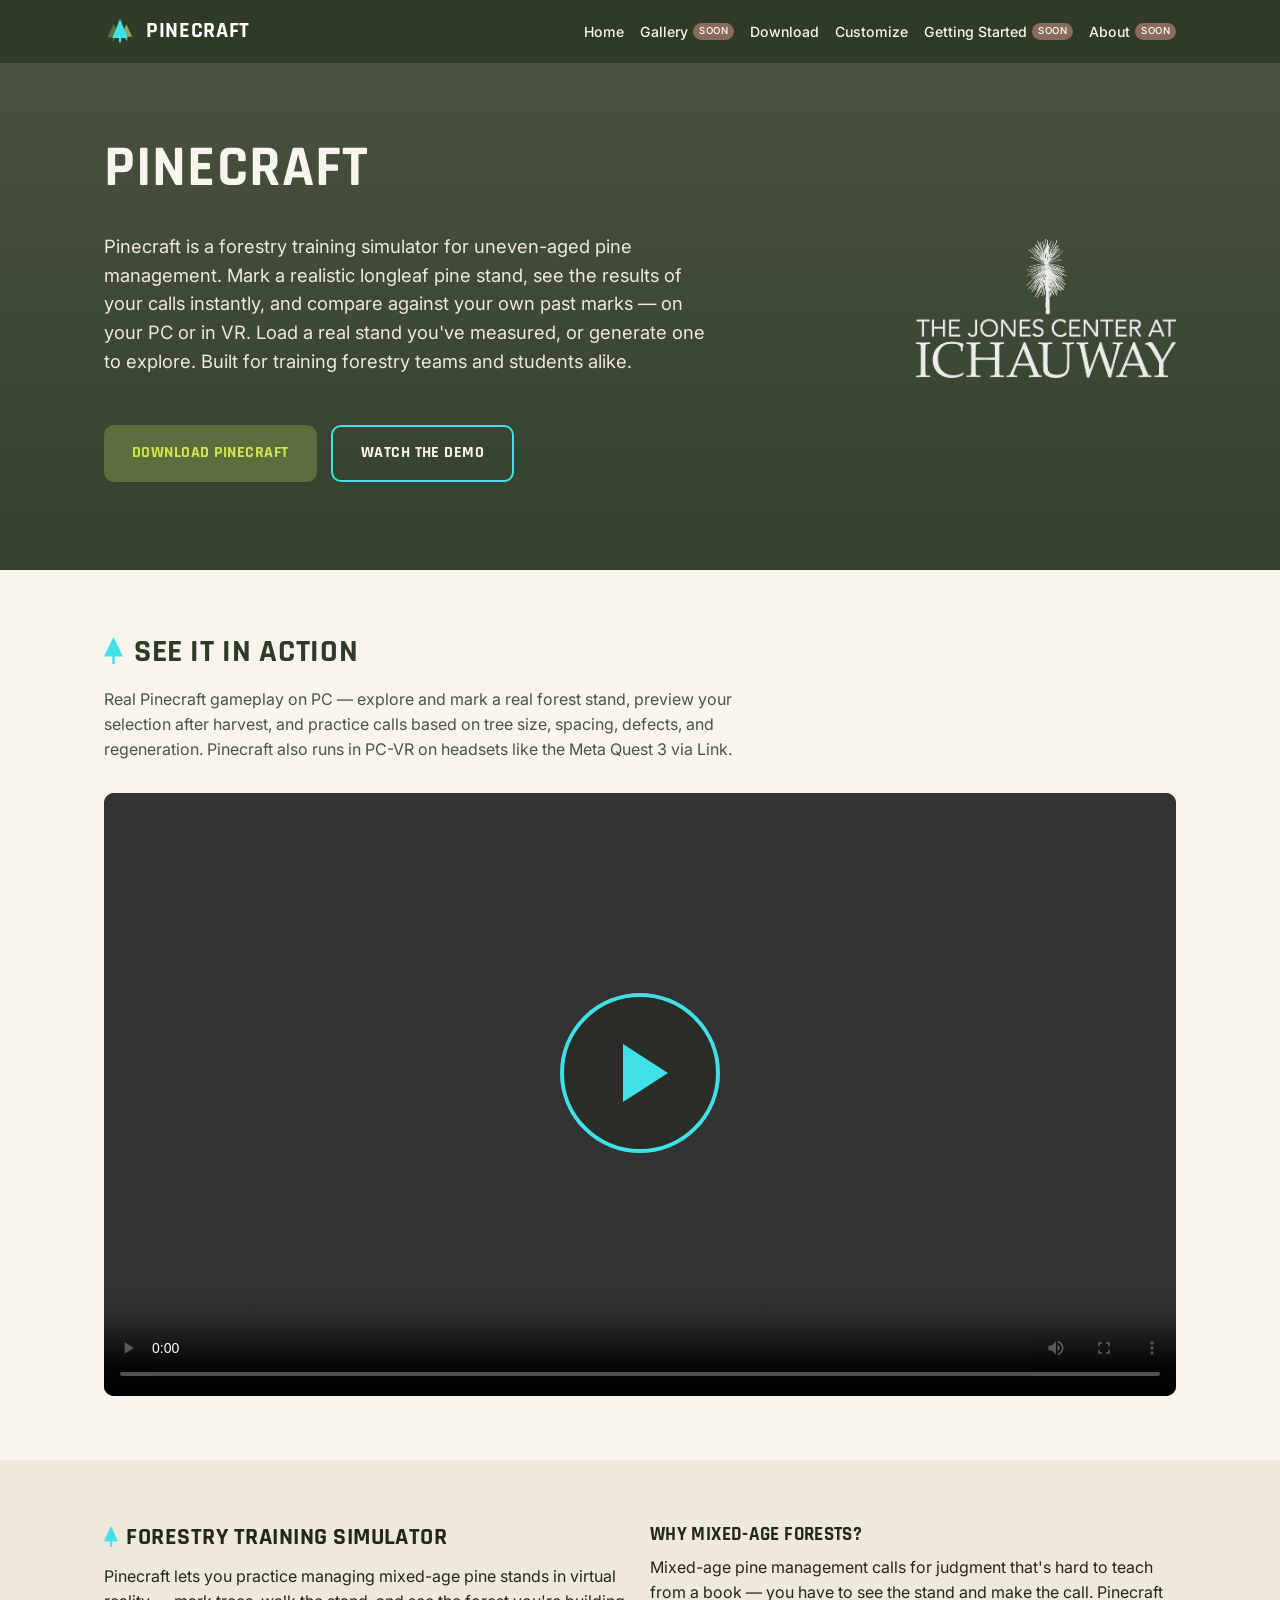
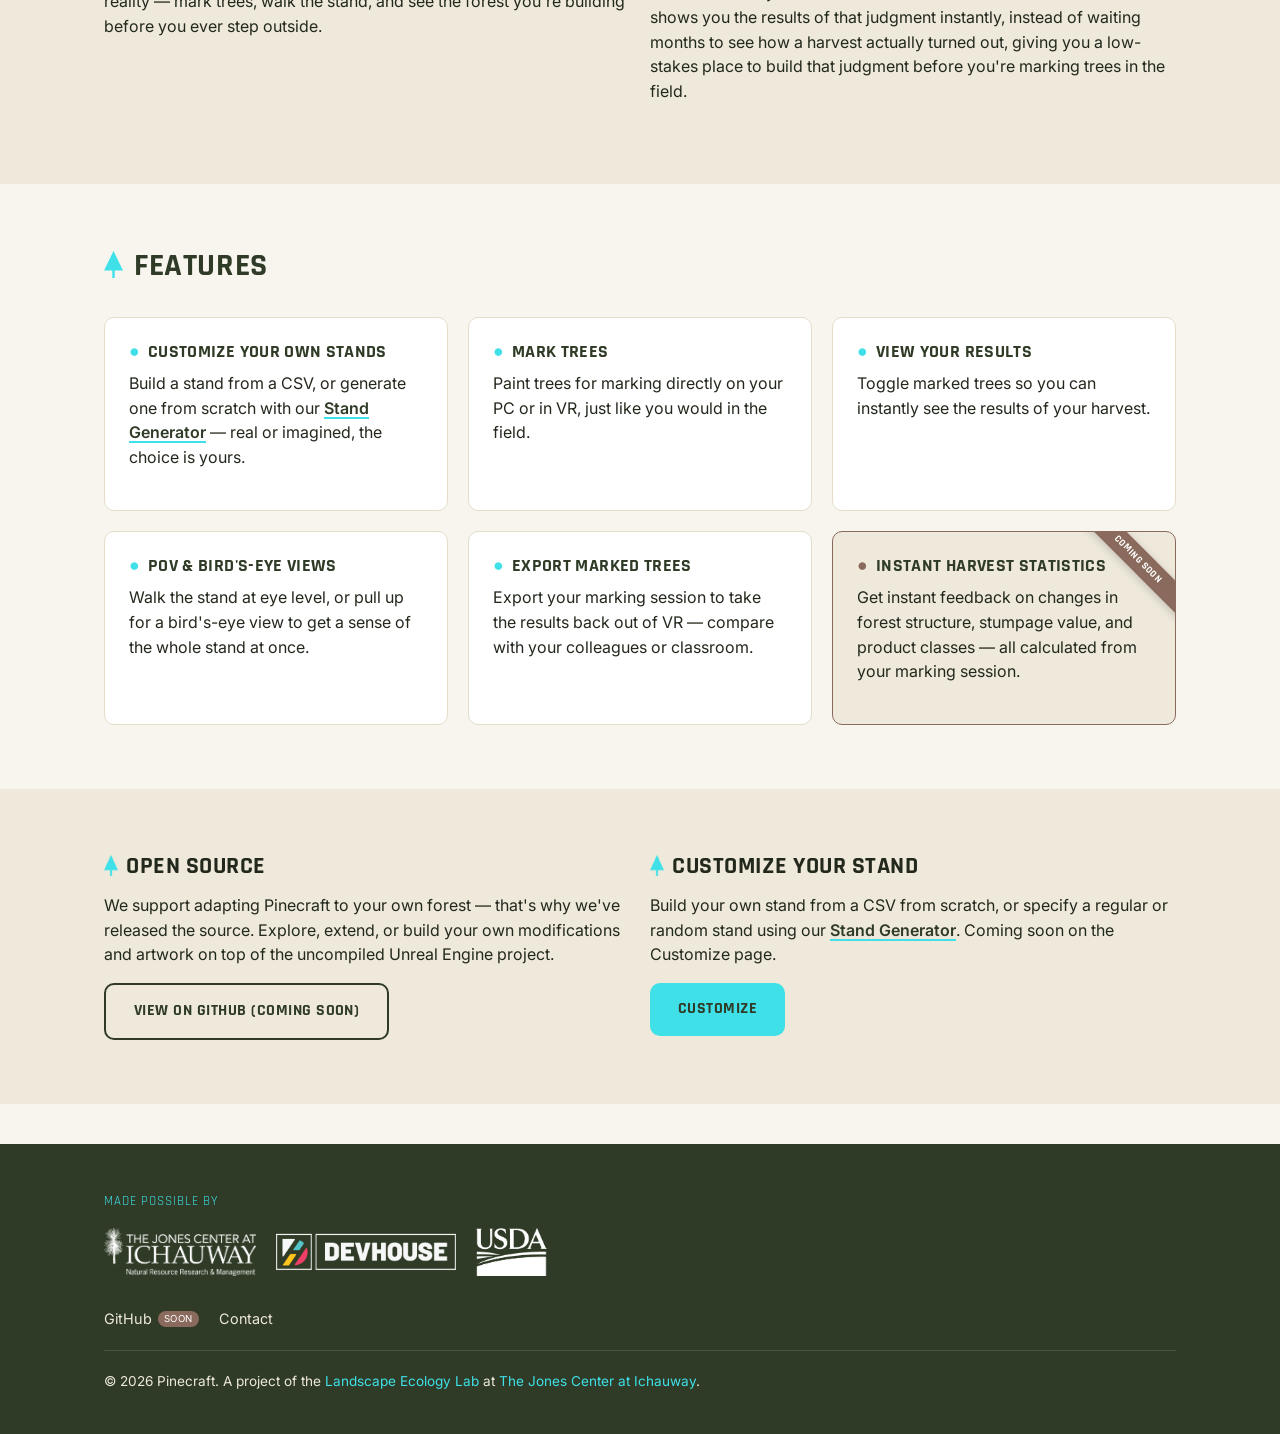
==== index.html @ 3c474c62 "Build the Stand Generator: full client-side CSV tool with preview - New assets/js/stand-generator.js" ====
<!DOCTYPE html>
<html lang="en">
<head>
<!-- Google tag (gtag.js) -->
<script async src="https://www.googletagmanager.com/gtag/js?id=G-YC16CTT1N0"></script>
<script>
  window.dataLayer = window.dataLayer || [];
  function gtag(){dataLayer.push(arguments);}
  gtag('js', new Date());

  gtag('config', 'G-YC16CTT1N0');
</script>
<meta charset="utf-8">
<meta name="viewport" content="width=device-width, initial-scale=1">
<title>Pinecraft</title>
<meta name="description" content="Pinecraft is a virtual reality training simulator for pine stand marking, inventory, and mixed-age forestry.">
<link rel="icon" href="assets/img/favicon.png">
<link rel="preconnect" href="https://fonts.googleapis.com">
<link rel="preconnect" href="https://fonts.gstatic.com" crossorigin>
<link href="https://fonts.googleapis.com/css2?family=Rajdhani:wght@600;700&family=Inter:wght@400;500;600&display=swap" rel="stylesheet">
<link rel="stylesheet" href="assets/css/main.css">
</head>
<body>

<div data-include="partials/header.html"></div>

<main>

<section class="hero">
  <!-- TODO: background loop video. No file yet — this silently shows nothing
       and falls back to the plain gradient (via .hero__overlay) until one's
       added. When ready: export a short (5-15s), SILENT, lightweight (a few
       MB) clip — trimmed from the demo footage or fresh capture — and drop
       it at assets/video/hero-loop.mp4. Hidden on mobile (see main.css) to
       save data. -->
  <video class="hero__bg-video" autoplay muted loop playsinline>
    <source src="assets/video/hero-loop.mp4" type="video/mp4">
  </video>
  <div class="hero__overlay"></div>

  <div class="wrap hero__grid">
    <div class="hero__inner">
      <h1>Pinecraft</h1>
      <p class="lede">
        Pinecraft is a forestry training simulator for uneven-aged pine management. Mark
        a realistic longleaf pine stand, see the results of your calls
        instantly, and compare against your own past marks — on your PC or
        in VR. Load a real stand you've measured, or generate one to
        explore. Built for training forestry teams and students alike.
      </p>
      <div class="hero__actions">
        <a class="btn btn--primary" href="download.html">Download Pinecraft</a>
        <a class="btn btn--ghost-inverse" href="#video">Watch the Demo</a>
      </div>
    </div>
    <img class="hero__logo" src="assets/img/logos/jones-center-vertical.png" alt="The Jones Center at Ichauway">
  </div>
</section>

<!-- ==========================================================================
     Video demo
     ========================================================================== -->
<section id="video" class="section">
  <div class="wrap">
    <div class="section__heading">
      <h2><img class="heading-icon" src="assets/img/logos/pine-mark.png" alt="">See It In Action</h2>
      <p>
        Real Pinecraft gameplay on PC — explore and mark a real forest
        stand, preview your selection after harvest, and practice calls
        based on tree size, spacing, defects, and regeneration. Pinecraft
        also runs in PC-VR on headsets like the Meta Quest 3 via Link.
      </p>
    </div>

    <div class="video-frame">
      <video controls controlsList="nodownload" playsinline preload="metadata">
        <source src="https://github.com/jbcannon/pinecraftvr.org/releases/download/media.01/pinecraftvr-demo_compressed.mp4" type="video/mp4">
      </video>
      <div class="video-click-overlay">
        <span class="video-play-icon" aria-hidden="true"></span>
      </div>
    </div>
  </div>
</section>

<!-- ==========================================================================
     Description / why mixed-age forestry
     ========================================================================== -->
<section class="section section--alt">
  <div class="wrap">
    <div class="grid grid--2">
      <div>
        <h2><img class="heading-icon" src="assets/img/logos/pine-mark.png" alt="">Forestry Training Simulator</h2>
        <p>
          Pinecraft lets you practice managing mixed-age pine stands in
          virtual reality — mark trees, walk the stand, and see the forest
          you're building before you ever step outside.
        </p>
      </div>
      <div>
        <!-- TODO: keep this brief (2-3 sentences) unless you decide the
             audience needs more background on mixed-age forestry itself. -->
        <h3>Why Mixed-Age Forests?</h3>
        <p>
          Mixed-age pine management calls for judgment that's hard to teach
          from a book — you have to see the stand and make the call.
          Pinecraft shows you the results of that judgment instantly,
          instead of waiting months to see how a harvest actually turned
          out, giving you a low-stakes place to build that judgment before
          you're marking trees in the field.
        </p>
      </div>
    </div>
  </div>
</section>

<!-- ==========================================================================
     Features
     ========================================================================== -->
<section class="section">
  <div class="wrap">
    <div class="section__heading">
      <h2><img class="heading-icon" src="assets/img/logos/pine-mark.png" alt="">Features</h2>
    </div>

    <div class="grid grid--3">
      <div class="card">
        <h3><span class="tag-mark">●</span> Customize Your Own Stands</h3>
        <p>Build a stand from a CSV, or generate one from scratch with our <a class="text-link" href="customize.html#stand-generator">Stand Generator</a> — real or imagined, the choice is yours.</p>
      </div>
      <div class="card">
        <h3><span class="tag-mark">●</span> Mark Trees</h3>
        <p>Paint trees for marking directly on your PC or in VR, just like you would in the field.</p>
      </div>
      <div class="card">
        <h3><span class="tag-mark">●</span> View Your Results</h3>
        <p>Toggle marked trees so you can instantly see the results of your harvest.</p>
      </div>
      <div class="card">
        <h3><span class="tag-mark">●</span> POV & Bird's-Eye Views</h3>
        <p>Walk the stand at eye level, or pull up for a bird's-eye view to get a sense of the whole stand at once.</p>
      </div>
      <div class="card">
        <h3><span class="tag-mark">●</span> Export Marked Trees</h3>
        <p>Export your marking session to take the results back out of VR — compare with your colleagues or classroom.</p>
      </div>
      <div class="card card--soon">
        <h3><span class="tag-mark">●</span> Instant Harvest Statistics</h3>
        <p>Get instant feedback on changes in forest structure, stumpage value, and product classes — all calculated from your marking session.</p>
      </div>
    </div>
  </div>
</section>

<!-- ==========================================================================
     Open source Unreal project + Customize
     ========================================================================== -->
<section class="section section--alt">
  <div class="wrap grid grid--2">
    <div>
      <h2><img class="heading-icon" src="assets/img/logos/pine-mark.png" alt="">Open Source</h2>
      <p>
        We support adapting Pinecraft to your own forest — that's why we've
        released the source. Explore, extend, or build your own
        modifications and artwork on top of the uncompiled Unreal Engine
        project.
      </p>
      <!-- TODO: link straight to the Unreal project's GitHub repo once it's
           pushed — no local page for this, the repo's README is the docs. -->
      <a class="btn btn--ghost" href="#" target="_blank" rel="noopener">View on GitHub (Coming Soon)</a>
    </div>
    <div>
      <h2><img class="heading-icon" src="assets/img/logos/pine-mark.png" alt="">Customize Your Stand</h2>
      <p>
        Build your own stand from a CSV from scratch, or specify a regular
        or random stand using our <a class="text-link" href="customize.html#stand-generator">Stand Generator</a>.
        Coming soon on the Customize page.
      </p>
      <a class="btn btn--cyan" href="customize.html">Customize</a>
    </div>
  </div>
</section>

</main>

<div data-include="partials/footer.html"></div>

<script src="assets/js/main.js"></script>
</body>
</html>
---- assets/css/main.css ----
/* ==========================================================================
   Pinecraft — theme variables
   Pulled from the in-game pause menu (panel/button/header greens + mauve)
   and the tree-selection cyan seen in gameplay. All in one place on purpose
   — nudge any hex below and the whole site follows.
   ========================================================================== */
:root {
  /* Core game palette */
  --forest-dark:   #2f3b26; /* pause-menu panel background */
  --forest-mid:    #5a6f3d; /* pause-menu button rows */
  --forest-mauve:  #8a6a5c; /* pause-menu header bar */
  --accent-cyan:   #3fe0e8; /* tree-selection highlight — the one "special" color */
  --accent-lime:   #d6e24b; /* pause-menu button text */

  /* Supporting neutrals, pulled from the gameplay shot */
  --bark:          #5b4a3d;
  --sand:          #b99b5c;
  --sky:           #aebfc9;

  /* Content surface colors — dark chrome, light reading surface */
  --cream:         #f7f5ee;
  --cream-dim:     #eee9db;
  --ink:           #22281c;
  --ink-soft:      #4b5346;
  --white:         #ffffff;

  --font-display: "Rajdhani", "Segoe UI", sans-serif;
  --font-body: "Inter", "Segoe UI", sans-serif;

  --radius: 10px;
  --wrap-width: 1120px;
}

/* ==========================================================================
   Reset / base
   ========================================================================== */
* { box-sizing: border-box; }
html { scroll-behavior: smooth; }
body {
  margin: 0;
  font-family: var(--font-body);
  color: var(--ink);
  background: var(--cream);
  line-height: 1.55;
}
img { max-width: 100%; display: block; }
a { color: inherit; }
h1, h2, h3, h4 {
  font-family: var(--font-display);
  font-weight: 700;
  text-transform: uppercase;
  letter-spacing: 0.02em;
  line-height: 1.15;
  margin: 0 0 0.5em;
}
p { margin: 0 0 1em; }
.wrap {
  max-width: var(--wrap-width);
  margin: 0 auto;
  padding: 0 24px;
}
.sr-only {
  position: absolute;
  width: 1px; height: 1px;
  overflow: hidden;
  clip: rect(0 0 0 0);
  white-space: nowrap;
}
a:focus-visible, button:focus-visible, input:focus-visible, select:focus-visible, textarea:focus-visible {
  outline: 3px solid var(--accent-cyan);
  outline-offset: 2px;
}

/* ==========================================================================
   Buttons — styled after the pause-menu rows (moss green + lime text)
   ========================================================================== */
.btn {
  display: inline-flex;
  align-items: center;
  gap: 0.5em;
  font-family: var(--font-display);
  font-weight: 700;
  text-transform: uppercase;
  letter-spacing: 0.03em;
  text-decoration: none;
  border: none;
  border-radius: var(--radius);
  padding: 14px 28px;
  cursor: pointer;
  transition: transform 0.12s ease, background 0.12s ease;
}
.btn:disabled {
  opacity: 0.45;
  cursor: not-allowed;
  pointer-events: none;
}
.btn:hover {
  transform: translateY(-1px);
  box-shadow: 0 0 0 3px rgba(63,224,232,0.22), 0 6px 18px rgba(63,224,232,0.25);
}
.btn--primary {
  background: var(--forest-mid);
  color: var(--accent-lime);
}
.btn--primary:hover { background: #66803f; }
.btn--ghost {
  background: transparent;
  color: var(--forest-dark);
  border: 2px solid var(--forest-dark);
}
.btn--ghost:hover { background: var(--forest-dark); color: var(--cream); }
/* For ghost buttons sitting on the dark hero — plain .btn--ghost (dark
   text/border) nearly disappears against the hero's dark green overlay. */
.btn--ghost-inverse {
  background: transparent;
  color: var(--cream);
  border: 2px solid var(--accent-cyan);
}
.btn--ghost-inverse:hover {
  background: var(--accent-cyan);
  color: var(--forest-dark);
  box-shadow: 0 0 26px rgba(63,224,232,0.5);
}
.btn--cyan {
  background: var(--accent-cyan);
  color: var(--forest-dark);
}
.btn--cyan:hover { background: #63e8ee; }

/* Inline text links (e.g. "Stand Generator" mentions inline in copy) */
.text-link {
  color: var(--forest-dark);
  font-weight: 600;
  text-decoration: underline;
  text-decoration-color: var(--accent-cyan);
  text-decoration-thickness: 2px;
  text-underline-offset: 3px;
}
.text-link:hover { color: var(--accent-cyan); }

/* ==========================================================================
   Header / nav
   ========================================================================== */
.site-header {
  background: var(--forest-dark);
  color: var(--white);
  position: sticky;
  top: 0;
  z-index: 20;
}
.site-header__inner {
  display: flex;
  align-items: center;
  justify-content: space-between;
  padding-top: 14px;
  padding-bottom: 14px;
}
.brand {
  display: inline-flex;
  align-items: center;
  gap: 10px;
  text-decoration: none;
  color: var(--white);
}
.brand__icon {
  height: 32px;
  width: 32px;
}
.brand__mark {
  font-family: var(--font-display);
  font-weight: 700;
  font-size: 1.4rem;
  letter-spacing: 0.03em;
  text-transform: uppercase;
}
.site-nav ul {
  display: flex;
  gap: 16px;
  list-style: none;
  margin: 0;
  padding: 0;
}
.site-nav a {
  text-decoration: none;
  color: var(--cream);
  font-weight: 500;
  font-size: 0.88rem;
  display: inline-flex;
  align-items: center;
  gap: 5px;
  white-space: nowrap;
}
.site-nav a:hover { color: var(--accent-cyan); }
.badge {
  background: var(--forest-mauve);
  color: var(--white);
  font-size: 0.6rem;
  text-transform: uppercase;
  letter-spacing: 0.05em;
  padding: 1px 6px;
  border-radius: 999px;
}
.nav-toggle {
  display: none;
  flex-direction: column;
  gap: 4px;
  background: none;
  border: none;
  cursor: pointer;
  padding: 8px;
}
.nav-toggle span {
  width: 22px;
  height: 2px;
  background: var(--white);
}

/* Eight nav links (most tagged "Soon") don't comfortably fit next to the
   brand on typical desktop widths, so the hamburger kicks in well before
   the usual mobile breakpoint — this is about link count, not screen size. */
@media (max-width: 1200px) {
  .nav-toggle { display: flex; }
  .site-nav {
    display: none;
    position: absolute;
    top: 100%;
    left: 0;
    right: 0;
    background: var(--forest-dark);
    padding: 12px 24px 20px;
  }
  .site-nav.is-open { display: block; }
  .site-nav ul { flex-direction: column; gap: 16px; }
}

/* ==========================================================================
   Hero
   ========================================================================== */
.hero {
  position: relative;
  overflow: hidden;
  color: var(--cream);
  padding: 72px 0 88px;
}
.hero__bg-video {
  position: absolute;
  inset: 0;
  width: 100%;
  height: 100%;
  object-fit: cover;
  z-index: 0;
}
.hero__overlay {
  position: absolute;
  inset: 0;
  z-index: 1;
  /* Same gradient the hero used before video — keeps it looking right even
     with no video file yet, and keeps hero text readable over any footage. */
  background: linear-gradient(180deg, rgba(47,59,38,0.88) 0%, rgba(36,48,29,0.92) 100%);
}
@media (max-width: 700px) {
  /* Skip the video on small screens — saves mobile data, and the plain
     gradient (still shown via .hero__overlay) looks fine on its own. */
  .hero__bg-video { display: none; }
}
.hero__grid {
  position: relative;
  z-index: 2;
  display: grid;
  grid-template-columns: 1fr auto;
  align-items: center;
  gap: 40px;
}
.hero__inner {
  display: grid;
  gap: 20px;
  max-width: 700px;
}
.hero__logo {
  width: 260px;
  height: auto;
  opacity: 0.9;
  justify-self: end;
}
@media (max-width: 900px) {
  .hero__grid { grid-template-columns: 1fr; }
  .hero__logo { display: none; }
}
.hero h1 {
  font-size: clamp(2.4rem, 5vw, 3.6rem);
  margin-bottom: 0.2em;
}
.hero p.lede {
  font-size: 1.15rem;
  color: var(--cream-dim);
  max-width: 620px;
}
.hero__actions {
  display: flex;
  flex-wrap: wrap;
  gap: 14px;
  margin-top: 12px;
}

/* ==========================================================================
   Sections / cards
   ========================================================================== */
section.section {
  padding: 64px 0;
}
section.section--alt {
  background: var(--cream-dim);
}
.section__heading {
  max-width: 640px;
  margin-bottom: 32px;
}
.section__heading h2 {
  font-size: 2rem;
  color: var(--forest-dark);
}
.section__heading p {
  color: var(--ink-soft);
}

.video-frame {
  position: relative;
  background: var(--forest-dark);
  border-radius: var(--radius);
  overflow: hidden;
  aspect-ratio: 16 / 9;
  display: flex;
  align-items: center;
  justify-content: center;
}
.video-frame video, .video-frame iframe {
  width: 100%;
  height: 100%;
  border: none;
  display: block;
}
/* Covers everything except the native control bar strip at the bottom,
   so a click anywhere on the video toggles play/pause without ever
   fighting the browser's own controls (seek bar, volume, fullscreen) —
   clicks on that strip fall straight through to the video underneath. */
.video-click-overlay {
  position: absolute;
  top: 0;
  left: 0;
  right: 0;
  bottom: 44px;
  cursor: pointer;
  z-index: 1;
}
.video-play-icon {
  position: absolute;
  top: 50%;
  left: 50%;
  transform: translate(-50%, -50%);
  width: 160px;
  height: 160px;
  border-radius: 50%;
  background: rgba(34,40,28,0.55);
  border: 4px solid var(--accent-cyan);
  display: flex;
  align-items: center;
  justify-content: center;
  transition: transform 0.15s ease, background 0.15s ease;
}
.video-play-icon::after {
  content: "";
  border-style: solid;
  border-width: 29px 0 29px 45px;
  border-color: transparent transparent transparent var(--accent-cyan);
  margin-left: 11px;
}
.video-click-overlay:hover .video-play-icon {
  transform: translate(-50%, -50%) scale(1.08);
  background: rgba(34,40,28,0.75);
}
.video-frame.is-playing .video-play-icon {
  display: none;
}
.video-placeholder {
  color: var(--cream-dim);
  text-align: center;
  padding: 24px;
  font-family: var(--font-display);
  text-transform: uppercase;
  letter-spacing: 0.05em;
}

.grid {
  display: grid;
  gap: 20px;
}
.grid--2 { grid-template-columns: repeat(2, 1fr); }
.grid--3 { grid-template-columns: repeat(3, 1fr); }
@media (max-width: 760px) {
  .grid--2, .grid--3 { grid-template-columns: 1fr; }
}

.card {
  background: var(--white);
  border-radius: var(--radius);
  padding: 24px;
  border: 1px solid #e3ddc9;
  transition: transform 0.18s ease, box-shadow 0.18s ease, border-color 0.18s ease;
}
.card:hover {
  transform: translateY(-4px);
  border-color: var(--accent-cyan);
  box-shadow: 0 10px 26px rgba(63,224,232,0.2);
}
.card h3 {
  font-size: 1.1rem;
  color: var(--forest-dark);
  display: flex;
  align-items: center;
  gap: 8px;
}
/* "Coming soon" cards get a corner ribbon instead of the header-badge
   treatment other cards would get — kept deliberately different from a
   plain striped background, which read as a generic placeholder pattern. */
.card--soon {
  position: relative;
  overflow: hidden;
  background: var(--cream-dim);
  border: 1px solid var(--forest-mauve);
}
.card--soon::before {
  content: "Coming soon";
  position: absolute;
  top: 16px;
  right: -38px;
  width: 150px;
  transform: rotate(45deg);
  background: var(--forest-mauve);
  color: var(--white);
  font-family: var(--font-display);
  font-size: 0.62rem;
  font-weight: 700;
  text-transform: uppercase;
  letter-spacing: 0.06em;
  text-align: center;
  padding: 4px 0;
  box-shadow: 0 2px 8px rgba(0,0,0,0.18);
}

/* Feature bullet dots "breathe" (scale + glow) to draw a little life into
   the list, then pop harder on hover as direct feedback. */
.tag-mark {
  display: inline-block;
  color: var(--accent-cyan);
  animation: tag-breathe 2s ease-in-out infinite;
}
@keyframes tag-breathe {
  0%, 100% { transform: scale(1); text-shadow: 0 0 3px rgba(63,224,232,0.3); }
  50% { transform: scale(2); text-shadow: 0 0 20px rgba(63,224,232,1); }
}
.card:hover .tag-mark {
  animation-play-state: paused;
  transform: scale(2.2);
  text-shadow: 0 0 22px rgba(63,224,232,1);
  transition: transform 0.18s ease, text-shadow 0.18s ease;
}
/* Coming-soon cards stay hands-off — no breathing dot, no hover pop, no
   glow, no card lift — so they visibly read as "not yet interactive" next
   to the live features around them. */
.card--soon .tag-mark {
  color: var(--forest-mauve);
  animation: none;
  transform: none;
  text-shadow: none;
}
.card--soon:hover {
  transform: none;
  border-color: var(--forest-mauve);
  box-shadow: none;
}
.card--soon:hover .tag-mark {
  transform: none;
  text-shadow: none;
}

.heading-icon {
  display: inline-block;
  height: 0.85em;
  width: auto;
  vertical-align: -0.1em;
  margin-right: 0.35em;
}

table.specs {
  width: 100%;
  border-collapse: collapse;
  background: var(--white);
  border-radius: var(--radius);
  overflow: hidden;
}
table.specs th, table.specs td {
  text-align: left;
  padding: 12px 16px;
  border-bottom: 1px solid #e3ddc9;
}
table.specs th {
  width: 220px;
  color: var(--forest-dark);
  font-family: var(--font-display);
  text-transform: uppercase;
  font-size: 0.8rem;
  letter-spacing: 0.04em;
}
.note {
  font-size: 0.9rem;
  color: var(--ink-soft);
  font-style: italic;
}

/* ==========================================================================
   Stand Generator preview
   ========================================================================== */
.stand-results {
  display: none;
}
.stand-results.is-visible { display: block; }
.stand-preview {
  position: relative;
  margin-top: 8px;
  background: var(--cream-dim);
  border: 1px solid #e3ddc9;
  border-radius: var(--radius);
  overflow: hidden;
}
.stand-preview canvas {
  width: 100%;
  height: auto;
  display: block;
  cursor: crosshair;
}
.stand-preview-tooltip {
  position: absolute;
  display: none;
  pointer-events: none;
  background: var(--ink);
  color: var(--cream);
  font-size: 0.8rem;
  padding: 6px 10px;
  border-radius: 6px;
  white-space: nowrap;
  transform: translate(-50%, -120%);
  z-index: 2;
}
.stand-preview-tooltip.is-visible { display: block; }
.stand-preview-tooltip--dark {
  background: var(--white);
  color: var(--ink);
  border: 1px solid #e3ddc9;
}
.stand-preview-legend {
  display: flex;
  flex-wrap: wrap;
  gap: 16px;
  padding: 10px 2px;
  font-size: 0.85rem;
  color: var(--ink-soft);
}
.stand-preview-legend span {
  display: inline-flex;
  align-items: center;
  gap: 6px;
}
.legend-swatch {
  width: 10px;
  height: 10px;
  border-radius: 50%;
  display: inline-block;
}
.legend-swatch--ring {
  background: rgba(127,194,92,0.85);
  box-shadow: 0 0 0 1.5px rgba(232,151,63,0.9);
}
.legend-swatch--firescar {
  background: rgba(127,194,92,0.85);
  box-shadow: 0 0 0 1.5px rgba(25,22,20,0.95);
}

.stand-histogram {
  margin-top: 24px;
  background: var(--white);
  border: 1px solid #e3ddc9;
  border-radius: var(--radius);
  padding: 16px;
  position: relative;
}
.stand-histogram h4 {
  margin: 0 0 12px;
  font-size: 0.9rem;
  color: var(--forest-dark);
}
.stand-histogram canvas {
  width: 100%;
  height: auto;
  display: block;
}

/* ==========================================================================
   Contact form
   ========================================================================== */
.contact-form {
  max-width: 520px;
  margin-top: 32px;
}
#stand-generator-form {
  background: var(--white);
  border: 1px solid #e3ddc9;
  border-radius: var(--radius);
  padding: 24px;
}
.form-field {
  margin-bottom: 20px;
}
.form-field label {
  display: block;
  font-family: var(--font-display);
  font-weight: 700;
  text-transform: uppercase;
  font-size: 0.8rem;
  letter-spacing: 0.04em;
  color: var(--forest-dark);
  margin-bottom: 6px;
}
.form-field input,
.form-field select,
.form-field textarea {
  width: 100%;
  font-family: var(--font-body);
  font-size: 1rem;
  color: var(--ink);
  background: var(--white);
  border: 1px solid #e3ddc9;
  border-radius: var(--radius);
  padding: 10px 14px;
}
.form-field textarea { resize: vertical; }
.slider-field {
  display: flex;
  align-items: center;
  gap: 12px;
}
.slider-field input[type="range"] {
  flex: 1;
  accent-color: var(--accent-cyan);
}
.slider-field input[type="number"] {
  width: 80px;
  flex: none;
}
.checkbox-field {
  display: flex;
  flex-wrap: wrap;
  gap: 24px;
}
.checkbox-field label {
  display: flex;
  align-items: center;
  gap: 8px;
  text-transform: none;
  font-family: var(--font-body);
  font-weight: 500;
  font-size: 0.95rem;
  color: var(--ink);
}
.checkbox-field input[type="checkbox"],
.checkbox-field input[type="radio"] {
  width: 18px;
  height: 18px;
  flex: none;
  accent-color: var(--accent-cyan);
}

/* ==========================================================================
   Coming-soon page layout
   ========================================================================== */
.page-header {
  padding: 56px 0 12px;
}
.page-header h1 { color: var(--forest-dark); }
.page-header .lede { color: var(--ink-soft); font-size: 1.1rem; }

.coming-soon-panel {
  padding-bottom: 56px;
}
.coming-soon-badge {
  display: inline-block;
  background: var(--forest-mauve);
  color: var(--white);
  font-family: var(--font-display);
  text-transform: uppercase;
  letter-spacing: 0.06em;
  padding: 6px 14px;
  border-radius: 999px;
  margin-bottom: 16px;
}

/* ==========================================================================
   Footer / credits
   ========================================================================== */
.site-footer {
  background: var(--forest-dark);
  color: var(--cream-dim);
  padding: 48px 0 28px;
  margin-top: 40px;
}
.credits__label {
  font-family: var(--font-display);
  text-transform: uppercase;
  letter-spacing: 0.08em;
  font-size: 0.8rem;
  color: var(--accent-cyan);
  margin-bottom: 16px;
}
.credits__logos {
  list-style: none;
  display: flex;
  flex-wrap: wrap;
  gap: 20px;
  padding: 0;
  margin: 0 0 32px;
}
.credits__logos a { text-decoration: none; }
.credit-logo {
  height: 48px;
  width: auto;
  max-width: 180px;
  object-fit: contain;
}
.footer-links {
  display: flex;
  flex-wrap: wrap;
  gap: 20px;
  margin-bottom: 20px;
}
.footer-links a {
  color: var(--cream-dim);
  text-decoration: none;
  font-size: 0.9rem;
  display: inline-flex;
  align-items: center;
  gap: 6px;
}
.footer-links a:hover { color: var(--accent-cyan); }
.footer-bottom {
  border-top: 1px solid rgba(255,255,255,0.12);
  padding-top: 20px;
  font-size: 0.85rem;
}
.footer-bottom a { color: var(--accent-cyan); text-decoration: none; }
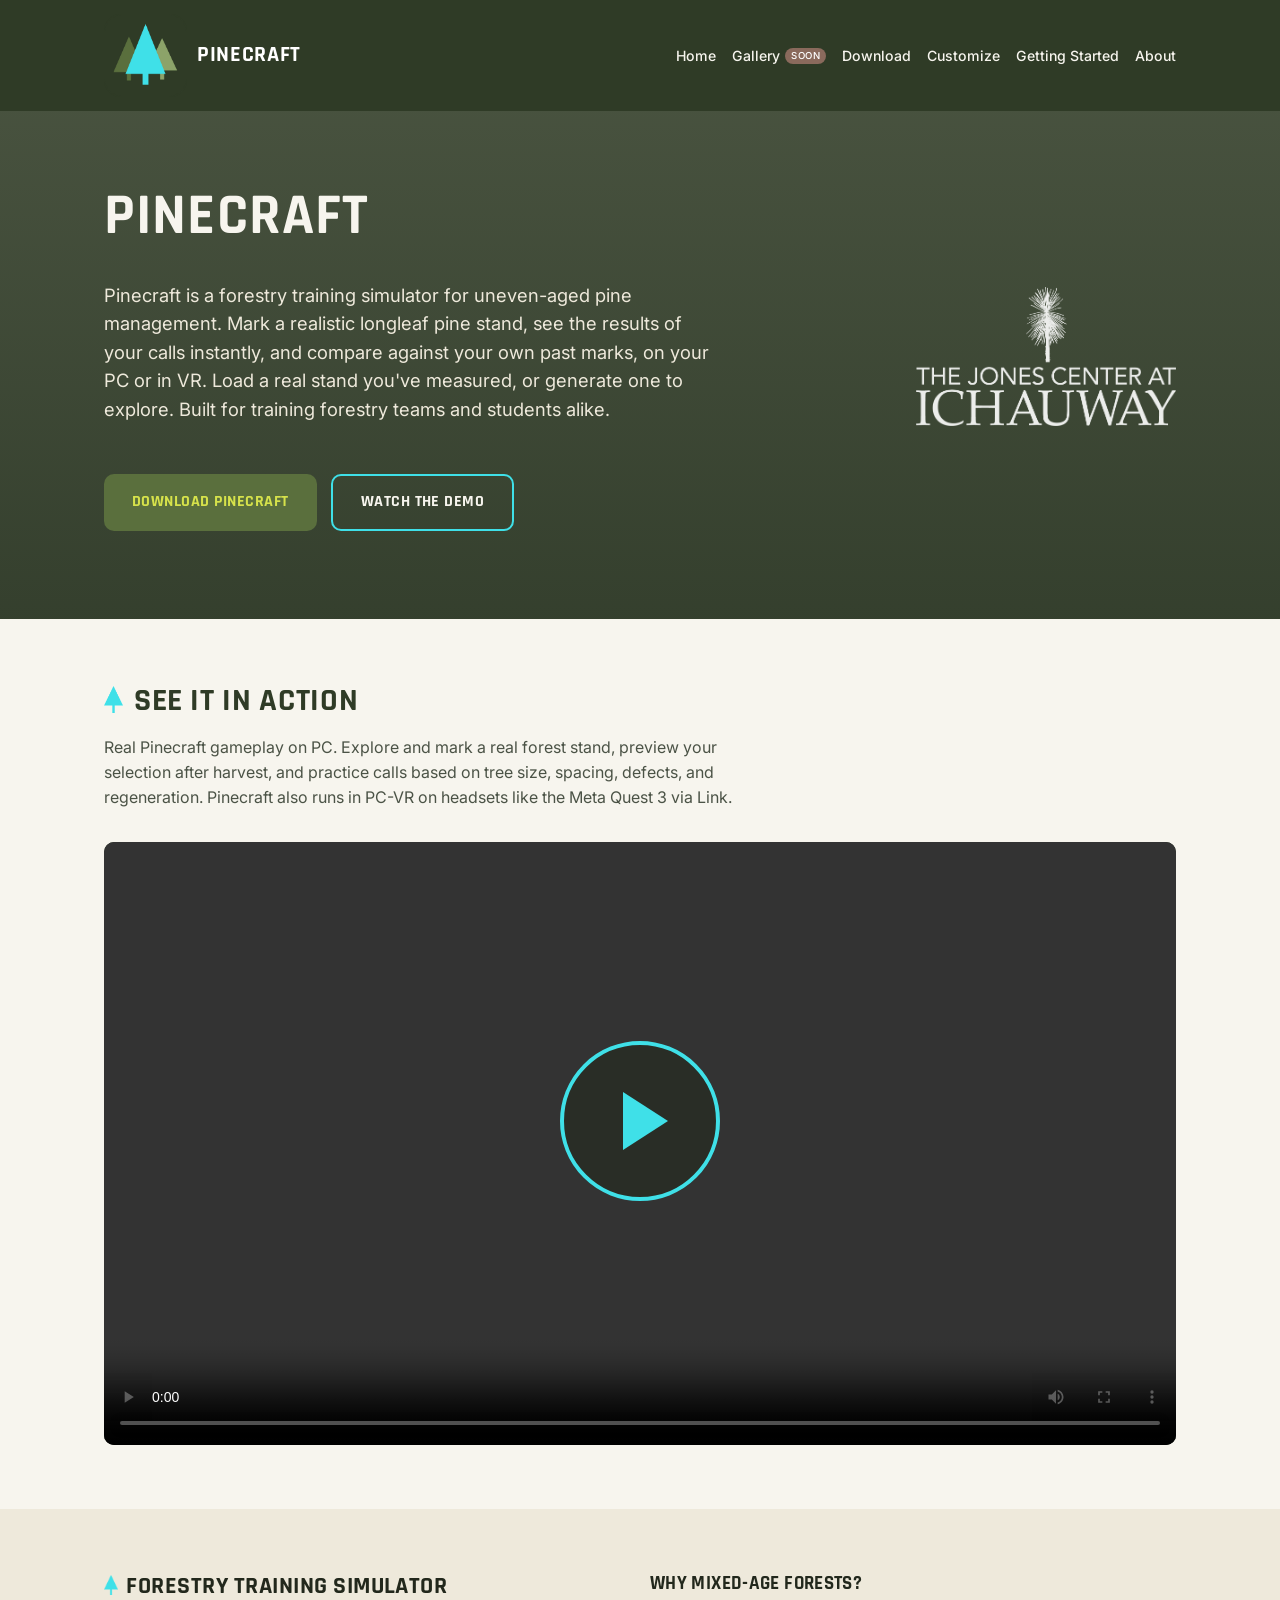
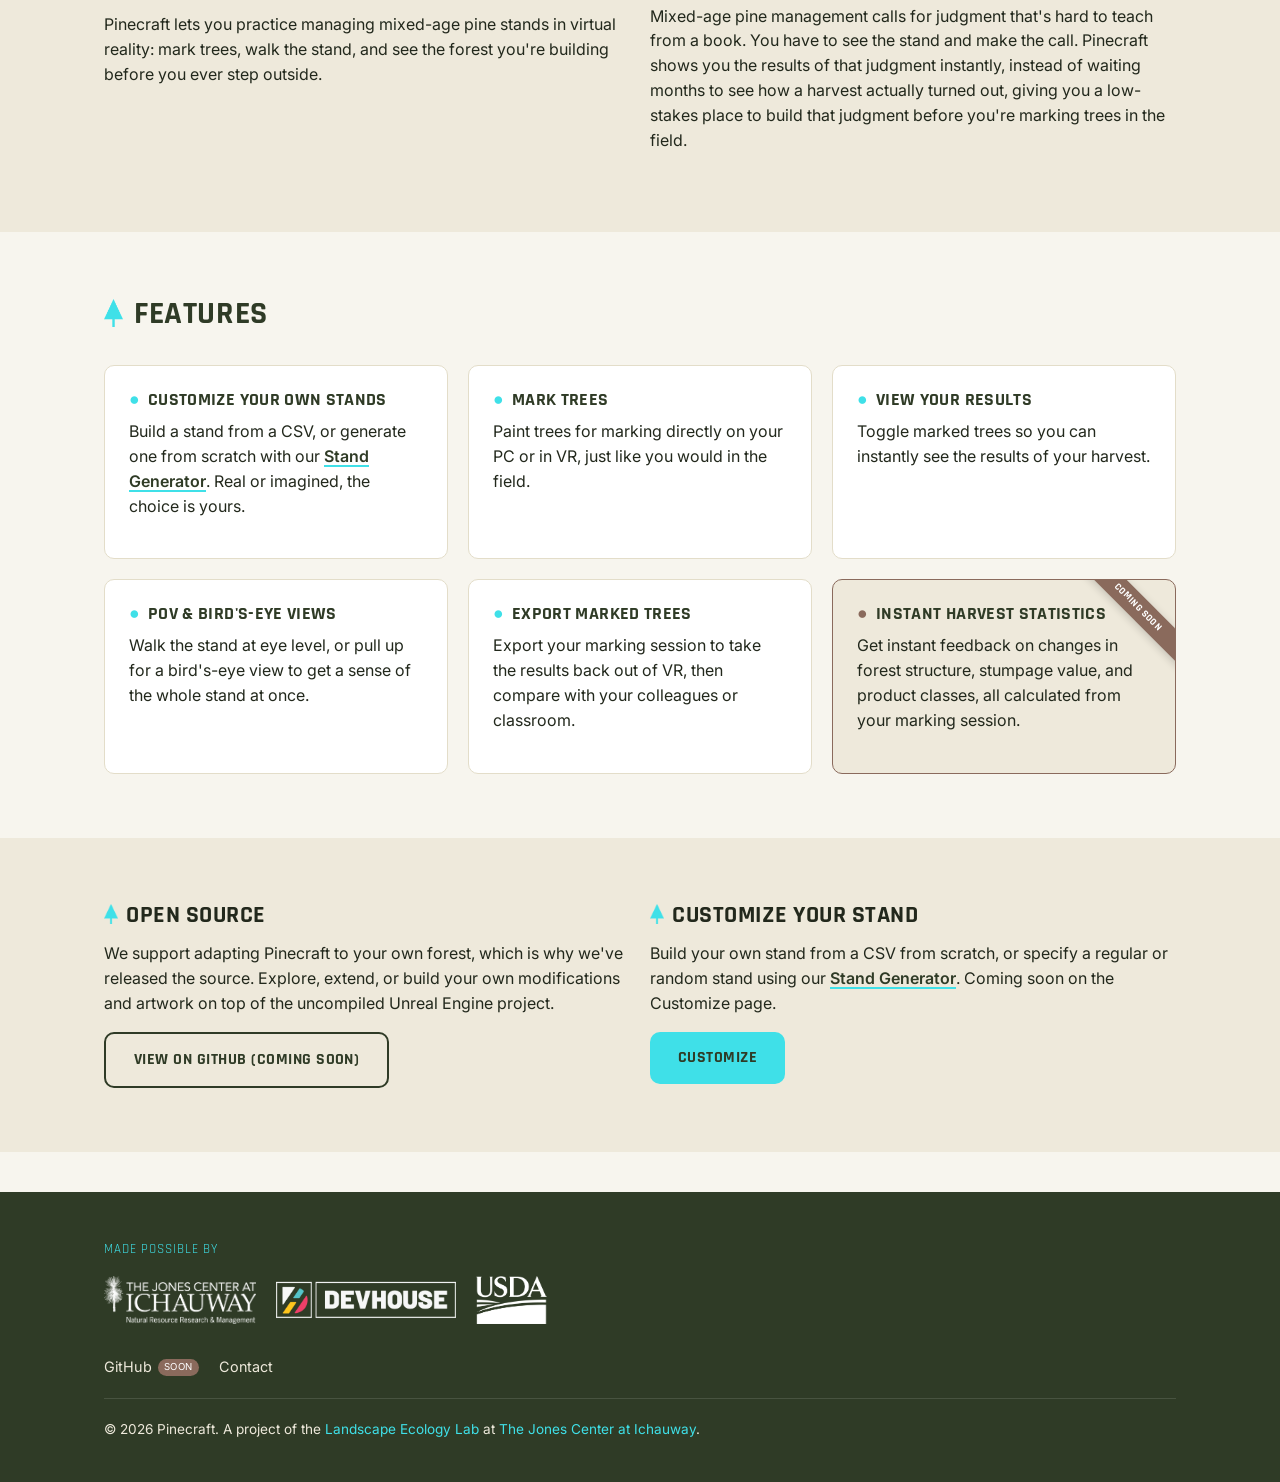
==== commit e653ed4f: "update text" ====
--- a/index.html
+++ b/index.html
@@ -27,11 +27,11 @@
 <main>
 
 <section class="hero">
-  <!-- TODO: background loop video. No file yet — this silently shows nothing
-       and falls back to the plain gradient (via .hero__overlay) until one's
-       added. When ready: export a short (5-15s), SILENT, lightweight (a few
-       MB) clip — trimmed from the demo footage or fresh capture — and drop
-       it at assets/video/hero-loop.mp4. Hidden on mobile (see main.css) to
+  <!-- TODO: background loop video. No file yet, so this falls back to the
+       plain gradient (via .hero__overlay) until one's added. When ready:
+       export a short (5-15s), SILENT, lightweight (a few MB) clip, trimmed
+       from the demo footage or fresh capture, and drop it at
+       assets/video/hero-loop.mp4. Hidden on mobile (see main.css) to
        save data. -->
   <video class="hero__bg-video" autoplay muted loop playsinline>
     <source src="assets/video/hero-loop.mp4" type="video/mp4">
@@ -44,7 +44,7 @@
       <p class="lede">
         Pinecraft is a forestry training simulator for uneven-aged pine management. Mark
         a realistic longleaf pine stand, see the results of your calls
-        instantly, and compare against your own past marks — on your PC or
+        instantly, and compare against your own past marks, on your PC or
         in VR. Load a real stand you've measured, or generate one to
         explore. Built for training forestry teams and students alike.
       </p>
@@ -65,7 +65,7 @@
     <div class="section__heading">
       <h2><img class="heading-icon" src="assets/img/logos/pine-mark.png" alt="">See It In Action</h2>
       <p>
-        Real Pinecraft gameplay on PC — explore and mark a real forest
+        Real Pinecraft gameplay on PC. Explore and mark a real forest
         stand, preview your selection after harvest, and practice calls
         based on tree size, spacing, defects, and regeneration. Pinecraft
         also runs in PC-VR on headsets like the Meta Quest 3 via Link.
@@ -93,7 +93,7 @@
         <h2><img class="heading-icon" src="assets/img/logos/pine-mark.png" alt="">Forestry Training Simulator</h2>
         <p>
           Pinecraft lets you practice managing mixed-age pine stands in
-          virtual reality — mark trees, walk the stand, and see the forest
+          virtual reality: mark trees, walk the stand, and see the forest
           you're building before you ever step outside.
         </p>
       </div>
@@ -103,7 +103,7 @@
         <h3>Why Mixed-Age Forests?</h3>
         <p>
           Mixed-age pine management calls for judgment that's hard to teach
-          from a book — you have to see the stand and make the call.
+          from a book. You have to see the stand and make the call.
           Pinecraft shows you the results of that judgment instantly,
           instead of waiting months to see how a harvest actually turned
           out, giving you a low-stakes place to build that judgment before
@@ -126,7 +126,7 @@
     <div class="grid grid--3">
       <div class="card">
         <h3><span class="tag-mark">●</span> Customize Your Own Stands</h3>
-        <p>Build a stand from a CSV, or generate one from scratch with our <a class="text-link" href="customize.html#stand-generator">Stand Generator</a> — real or imagined, the choice is yours.</p>
+        <p>Build a stand from a CSV, or generate one from scratch with our <a class="text-link" href="customize.html#stand-generator">Stand Generator</a>. Real or imagined, the choice is yours.</p>
       </div>
       <div class="card">
         <h3><span class="tag-mark">●</span> Mark Trees</h3>
@@ -142,11 +142,11 @@
       </div>
       <div class="card">
         <h3><span class="tag-mark">●</span> Export Marked Trees</h3>
-        <p>Export your marking session to take the results back out of VR — compare with your colleagues or classroom.</p>
+        <p>Export your marking session to take the results back out of VR, then compare with your colleagues or classroom.</p>
       </div>
       <div class="card card--soon">
         <h3><span class="tag-mark">●</span> Instant Harvest Statistics</h3>
-        <p>Get instant feedback on changes in forest structure, stumpage value, and product classes — all calculated from your marking session.</p>
+        <p>Get instant feedback on changes in forest structure, stumpage value, and product classes, all calculated from your marking session.</p>
       </div>
     </div>
   </div>
@@ -160,13 +160,13 @@
     <div>
       <h2><img class="heading-icon" src="assets/img/logos/pine-mark.png" alt="">Open Source</h2>
       <p>
-        We support adapting Pinecraft to your own forest — that's why we've
+        We support adapting Pinecraft to your own forest, which is why we've
         released the source. Explore, extend, or build your own
         modifications and artwork on top of the uncompiled Unreal Engine
         project.
       </p>
       <!-- TODO: link straight to the Unreal project's GitHub repo once it's
-           pushed — no local page for this, the repo's README is the docs. -->
+           pushed. No local page for this; the repo's README is the docs. -->
       <a class="btn btn--ghost" href="#" target="_blank" rel="noopener">View on GitHub (Coming Soon)</a>
     </div>
     <div>
--- a/assets/css/main.css
+++ b/assets/css/main.css
@@ -1,15 +1,15 @@
 /* ==========================================================================
-   Pinecraft — theme variables
+   Pinecraft: theme variables
    Pulled from the in-game pause menu (panel/button/header greens + mauve)
-   and the tree-selection cyan seen in gameplay. All in one place on purpose
-   — nudge any hex below and the whole site follows.
+   and the tree-selection cyan seen in gameplay, centralized here so a hex
+   change updates the whole site.
    ========================================================================== */
 :root {
   /* Core game palette */
   --forest-dark:   #2f3b26; /* pause-menu panel background */
   --forest-mid:    #5a6f3d; /* pause-menu button rows */
   --forest-mauve:  #8a6a5c; /* pause-menu header bar */
-  --accent-cyan:   #3fe0e8; /* tree-selection highlight — the one "special" color */
+  --accent-cyan:   #3fe0e8; /* tree-selection highlight, the one "special" color */
   --accent-lime:   #d6e24b; /* pause-menu button text */
 
   /* Supporting neutrals, pulled from the gameplay shot */
@@ -17,7 +17,7 @@
   --sand:          #b99b5c;
   --sky:           #aebfc9;
 
-  /* Content surface colors — dark chrome, light reading surface */
+  /* Content surface colors: dark chrome, light reading surface */
   --cream:         #f7f5ee;
   --cream-dim:     #eee9db;
   --ink:           #22281c;
@@ -72,7 +72,7 @@
 }
 
 /* ==========================================================================
-   Buttons — styled after the pause-menu rows (moss green + lime text)
+   Buttons: styled after the pause-menu rows (moss green + lime text)
    ========================================================================== */
 .btn {
   display: inline-flex;
@@ -109,7 +109,7 @@
   border: 2px solid var(--forest-dark);
 }
 .btn--ghost:hover { background: var(--forest-dark); color: var(--cream); }
-/* For ghost buttons sitting on the dark hero — plain .btn--ghost (dark
+/* For ghost buttons sitting on the dark hero: plain .btn--ghost (dark
    text/border) nearly disappears against the hero's dark green overlay. */
 .btn--ghost-inverse {
   background: transparent;
@@ -163,8 +163,8 @@
   color: var(--white);
 }
 .brand__icon {
-  height: 32px;
-  width: 32px;
+  height: 83px;
+  width: 83px;
 }
 .brand__mark {
   font-family: var(--font-display);
@@ -215,10 +215,9 @@
   background: var(--white);
 }
 
-/* Eight nav links (most tagged "Soon") don't comfortably fit next to the
-   brand on typical desktop widths, so the hamburger kicks in well before
-   the usual mobile breakpoint — this is about link count, not screen size. */
-@media (max-width: 1200px) {
+/* Brand + full nav only need ~690px combined at max content width, so the
+   hamburger doesn't need to kick in until well below tablet width. */
+@media (max-width: 860px) {
   .nav-toggle { display: flex; }
   .site-nav {
     display: none;
@@ -254,12 +253,12 @@
   position: absolute;
   inset: 0;
   z-index: 1;
-  /* Same gradient the hero used before video — keeps it looking right even
+  /* Same gradient the hero used before video. Keeps it looking right even
      with no video file yet, and keeps hero text readable over any footage. */
   background: linear-gradient(180deg, rgba(47,59,38,0.88) 0%, rgba(36,48,29,0.92) 100%);
 }
 @media (max-width: 700px) {
-  /* Skip the video on small screens — saves mobile data, and the plain
+  /* Skip the video on small screens to save mobile data. The plain
      gradient (still shown via .hero__overlay) looks fine on its own. */
   .hero__bg-video { display: none; }
 }
@@ -341,8 +340,8 @@
 }
 /* Covers everything except the native control bar strip at the bottom,
    so a click anywhere on the video toggles play/pause without ever
-   fighting the browser's own controls (seek bar, volume, fullscreen) —
-   clicks on that strip fall straight through to the video underneath. */
+   fighting the browser's own controls (seek bar, volume, fullscreen).
+   Clicks on that strip fall straight through to the video underneath. */
 .video-click-overlay {
   position: absolute;
   top: 0;
@@ -419,9 +418,7 @@
   align-items: center;
   gap: 8px;
 }
-/* "Coming soon" cards get a corner ribbon instead of the header-badge
-   treatment other cards would get — kept deliberately different from a
-   plain striped background, which read as a generic placeholder pattern. */
+/* "Coming soon" cards get a corner ribbon via ::before. */
 .card--soon {
   position: relative;
   overflow: hidden;
@@ -464,9 +461,7 @@
   text-shadow: 0 0 22px rgba(63,224,232,1);
   transition: transform 0.18s ease, text-shadow 0.18s ease;
 }
-/* Coming-soon cards stay hands-off — no breathing dot, no hover pop, no
-   glow, no card lift — so they visibly read as "not yet interactive" next
-   to the live features around them. */
+/* Coming-soon cards get no breathing dot, hover pop, glow, or card lift. */
 .card--soon .tag-mark {
   color: var(--forest-mauve);
   animation: none;
@@ -585,6 +580,17 @@
   box-shadow: 0 0 0 1.5px rgba(25,22,20,0.95);
 }
 
+.callout {
+  margin-top: 24px;
+  background: var(--cream-dim);
+  border: 1px solid #e3ddc9;
+  border-left: 4px solid var(--accent-cyan);
+  border-radius: var(--radius);
+  padding: 20px 24px;
+}
+.callout h3 { margin-bottom: 0.4em; }
+.callout .btn { margin-top: 4px; }
+
 .stand-histogram {
   margin-top: 24px;
   background: var(--white);
@@ -602,6 +608,99 @@
   width: 100%;
   height: auto;
   display: block;
+}
+
+/* ==========================================================================
+   Getting Started: collapsible guide sections
+   ========================================================================== */
+.guide-section {
+  background: var(--white);
+  border: 1px solid #e3ddc9;
+  border-radius: var(--radius);
+  margin-bottom: 16px;
+  overflow: hidden;
+}
+.guide-section summary {
+  cursor: pointer;
+  padding: 18px 24px;
+  font-family: var(--font-display);
+  font-weight: 700;
+  text-transform: uppercase;
+  letter-spacing: 0.03em;
+  font-size: 1.05rem;
+  color: var(--forest-dark);
+  list-style: none;
+  display: flex;
+  align-items: center;
+  justify-content: space-between;
+  gap: 16px;
+}
+.guide-section summary::-webkit-details-marker { display: none; }
+.guide-section summary::after {
+  content: "+";
+  flex: none;
+  font-size: 1.5rem;
+  line-height: 1;
+  color: var(--accent-cyan);
+  transition: transform 0.15s ease;
+}
+.guide-section[open] summary { border-bottom: 1px solid #e3ddc9; }
+.guide-section[open] summary::after { transform: rotate(45deg); }
+.guide-section__body {
+  padding: 20px 24px 24px;
+}
+.guide-section__body h3 {
+  font-size: 1rem;
+  color: var(--forest-dark);
+  margin-top: 1.6em;
+}
+.guide-section__body h3:first-child { margin-top: 0; }
+.guide-section__body ol,
+.guide-section__body ul {
+  padding-left: 1.3em;
+  margin: 0 0 1em;
+}
+.guide-section__body li { margin-bottom: 0.4em; }
+.guide-section__body code {
+  background: var(--cream-dim);
+  padding: 1px 6px;
+  border-radius: 4px;
+  font-size: 0.92em;
+}
+.guide-placeholder {
+  background: var(--cream-dim);
+  border: 1px dashed #cfc7ab;
+  border-radius: var(--radius);
+  padding: 28px 20px;
+  text-align: center;
+  color: var(--ink-soft);
+  font-size: 0.85rem;
+  margin: 16px 0;
+}
+.guide-placeholder strong {
+  display: block;
+  color: var(--forest-dark);
+  font-family: var(--font-display);
+  text-transform: uppercase;
+  letter-spacing: 0.03em;
+  font-size: 0.75rem;
+  margin-bottom: 6px;
+}
+.guide-screenshot {
+  margin: 16px 0;
+  max-width: 420px;
+}
+.guide-screenshot img {
+  display: block;
+  width: 100%;
+  border: 1px solid #e3ddc9;
+  border-radius: var(--radius);
+}
+.guide-screenshot figcaption {
+  margin-top: 8px;
+  color: var(--ink-soft);
+  font-size: 0.85rem;
+  text-align: center;
 }
 
 /* ==========================================================================
@@ -687,6 +786,29 @@
 }
 .page-header h1 { color: var(--forest-dark); }
 .page-header .lede { color: var(--ink-soft); font-size: 1.1rem; }
+.jump-links {
+  display: flex;
+  flex-wrap: wrap;
+  gap: 10px;
+  margin-top: 16px;
+}
+.jump-links a {
+  color: var(--forest-dark);
+  background: var(--white);
+  border: 1px solid #e3ddc9;
+  border-radius: 999px;
+  padding: 6px 16px;
+  font-family: var(--font-display);
+  font-weight: 700;
+  text-transform: uppercase;
+  letter-spacing: 0.03em;
+  font-size: 0.78rem;
+  text-decoration: none;
+}
+.jump-links a:hover {
+  border-color: var(--accent-cyan);
+  color: var(--accent-cyan);
+}
 
 .coming-soon-panel {
   padding-bottom: 56px;
@@ -702,6 +824,87 @@
   border-radius: 999px;
   margin-bottom: 16px;
 }
+
+/* ==========================================================================
+   About page: partners + team
+   ========================================================================== */
+.about-photo {
+  margin: 32px 0;
+  max-width: 50%;
+}
+@media (max-width: 760px) {
+  .about-photo { max-width: 100%; }
+}
+.about-photo img {
+  display: block;
+  width: 100%;
+  border-radius: var(--radius);
+}
+.about-photo figcaption {
+  margin-top: 8px;
+  color: var(--ink-soft);
+  font-size: 0.8rem;
+  font-style: italic;
+}
+
+.partner-card {
+  position: relative;
+  text-align: center;
+  background: var(--forest-dark);
+  border-color: var(--forest-dark);
+  cursor: pointer;
+}
+/* Stretches the logo link's hit area to cover the whole card. Later-painted
+   siblings (like the inline "Landscape Ecology Lab" link) still sit on top
+   in default stacking order, so nested links stay independently clickable. */
+.partner-card > a:first-of-type::after {
+  content: "";
+  position: absolute;
+  inset: 0;
+}
+.partner-card img {
+  height: 56px;
+  width: auto;
+  max-width: 100%;
+  object-fit: contain;
+  margin: 0 auto 16px;
+}
+.partner-card h3 { justify-content: center; color: var(--white); }
+.partner-card p { color: var(--cream-dim); font-size: 0.92rem; }
+.partner-card a.text-link { color: var(--accent-cyan); }
+
+.team-card { text-align: center; }
+.team-avatar {
+  width: 96px;
+  height: 96px;
+  border-radius: 50%;
+  margin: 0 auto 16px;
+  overflow: hidden;
+  background: var(--forest-mid);
+  color: var(--cream);
+  display: flex;
+  align-items: center;
+  justify-content: center;
+  font-family: var(--font-display);
+  font-weight: 700;
+  font-size: 1.4rem;
+  letter-spacing: 0.02em;
+}
+.team-avatar img {
+  width: 100%;
+  height: 100%;
+  object-fit: cover;
+}
+.team-card h3 { justify-content: center; margin-bottom: 0.2em; }
+.team-card .team-role {
+  font-family: var(--font-display);
+  text-transform: uppercase;
+  letter-spacing: 0.04em;
+  font-size: 0.78rem;
+  color: var(--forest-mid);
+  margin-bottom: 0.8em;
+}
+.team-card p { color: var(--ink-soft); font-size: 0.92rem; }
 
 /* ==========================================================================
    Footer / credits
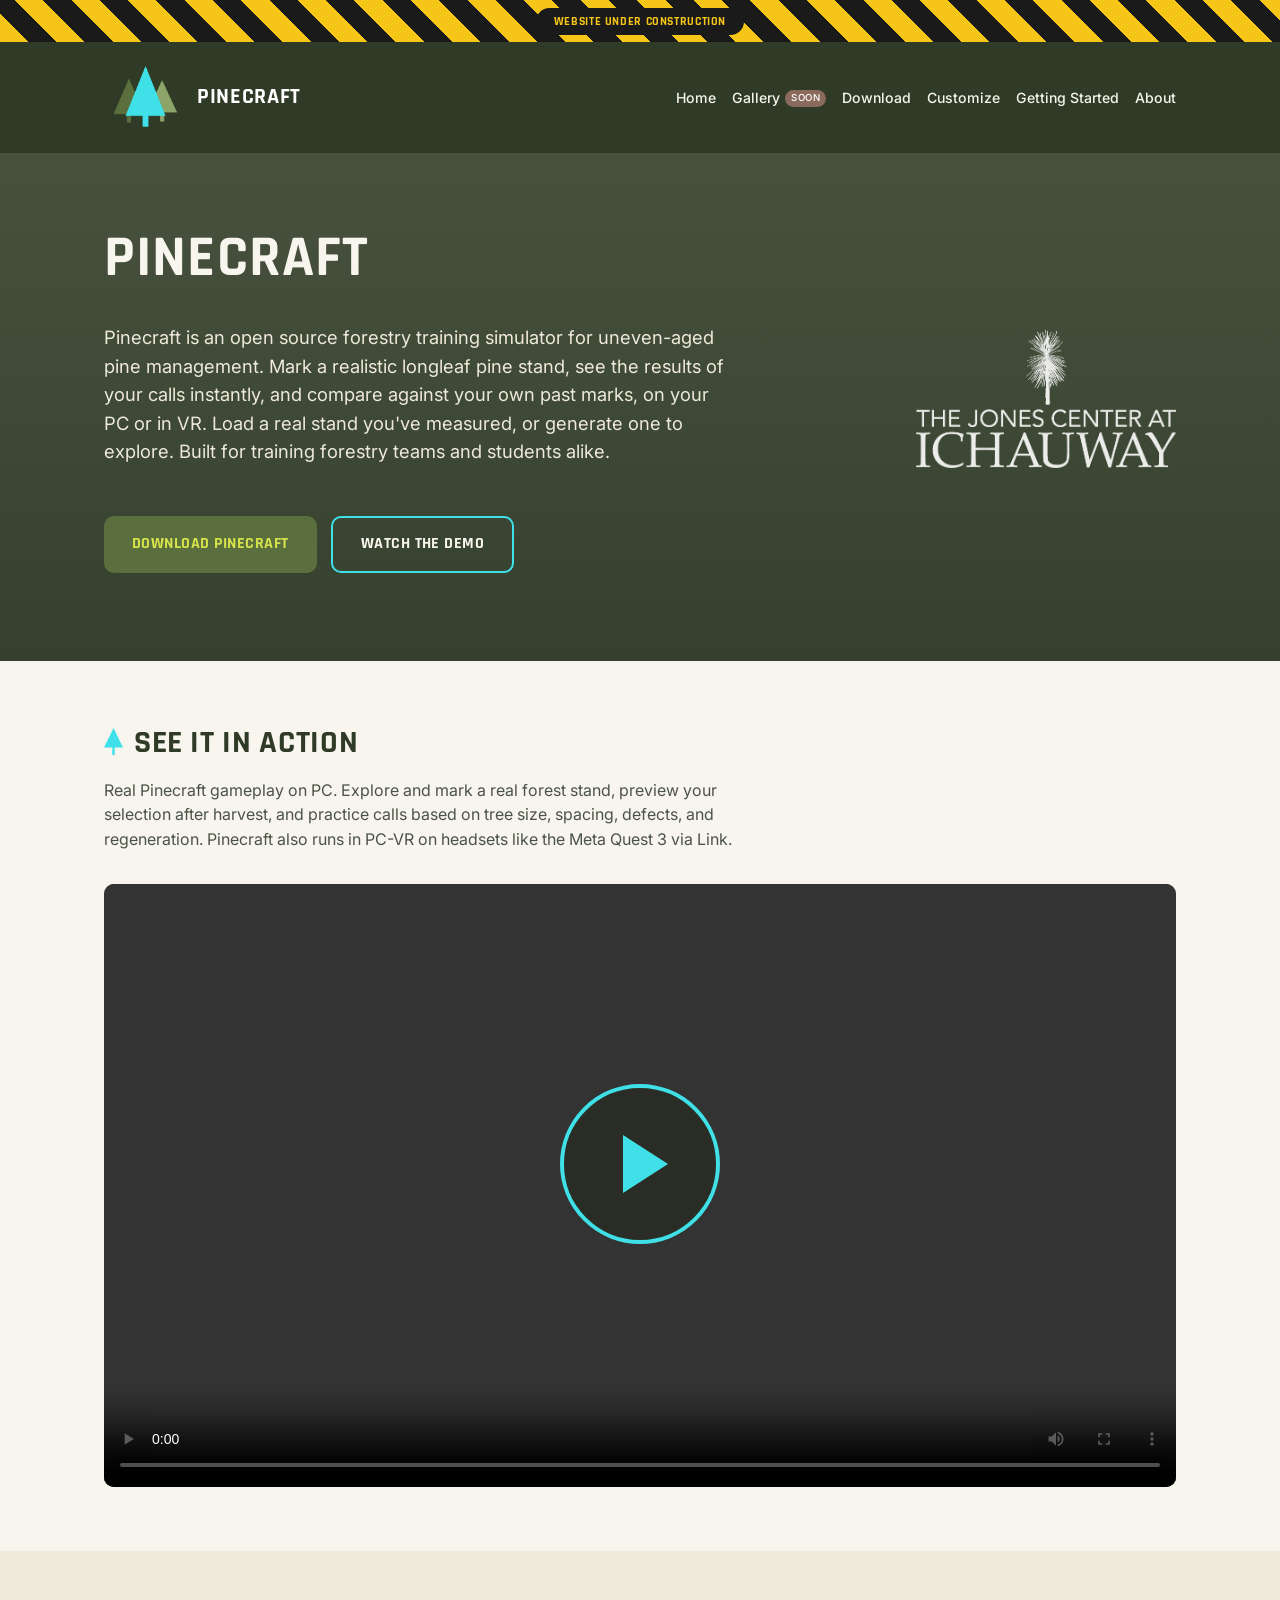
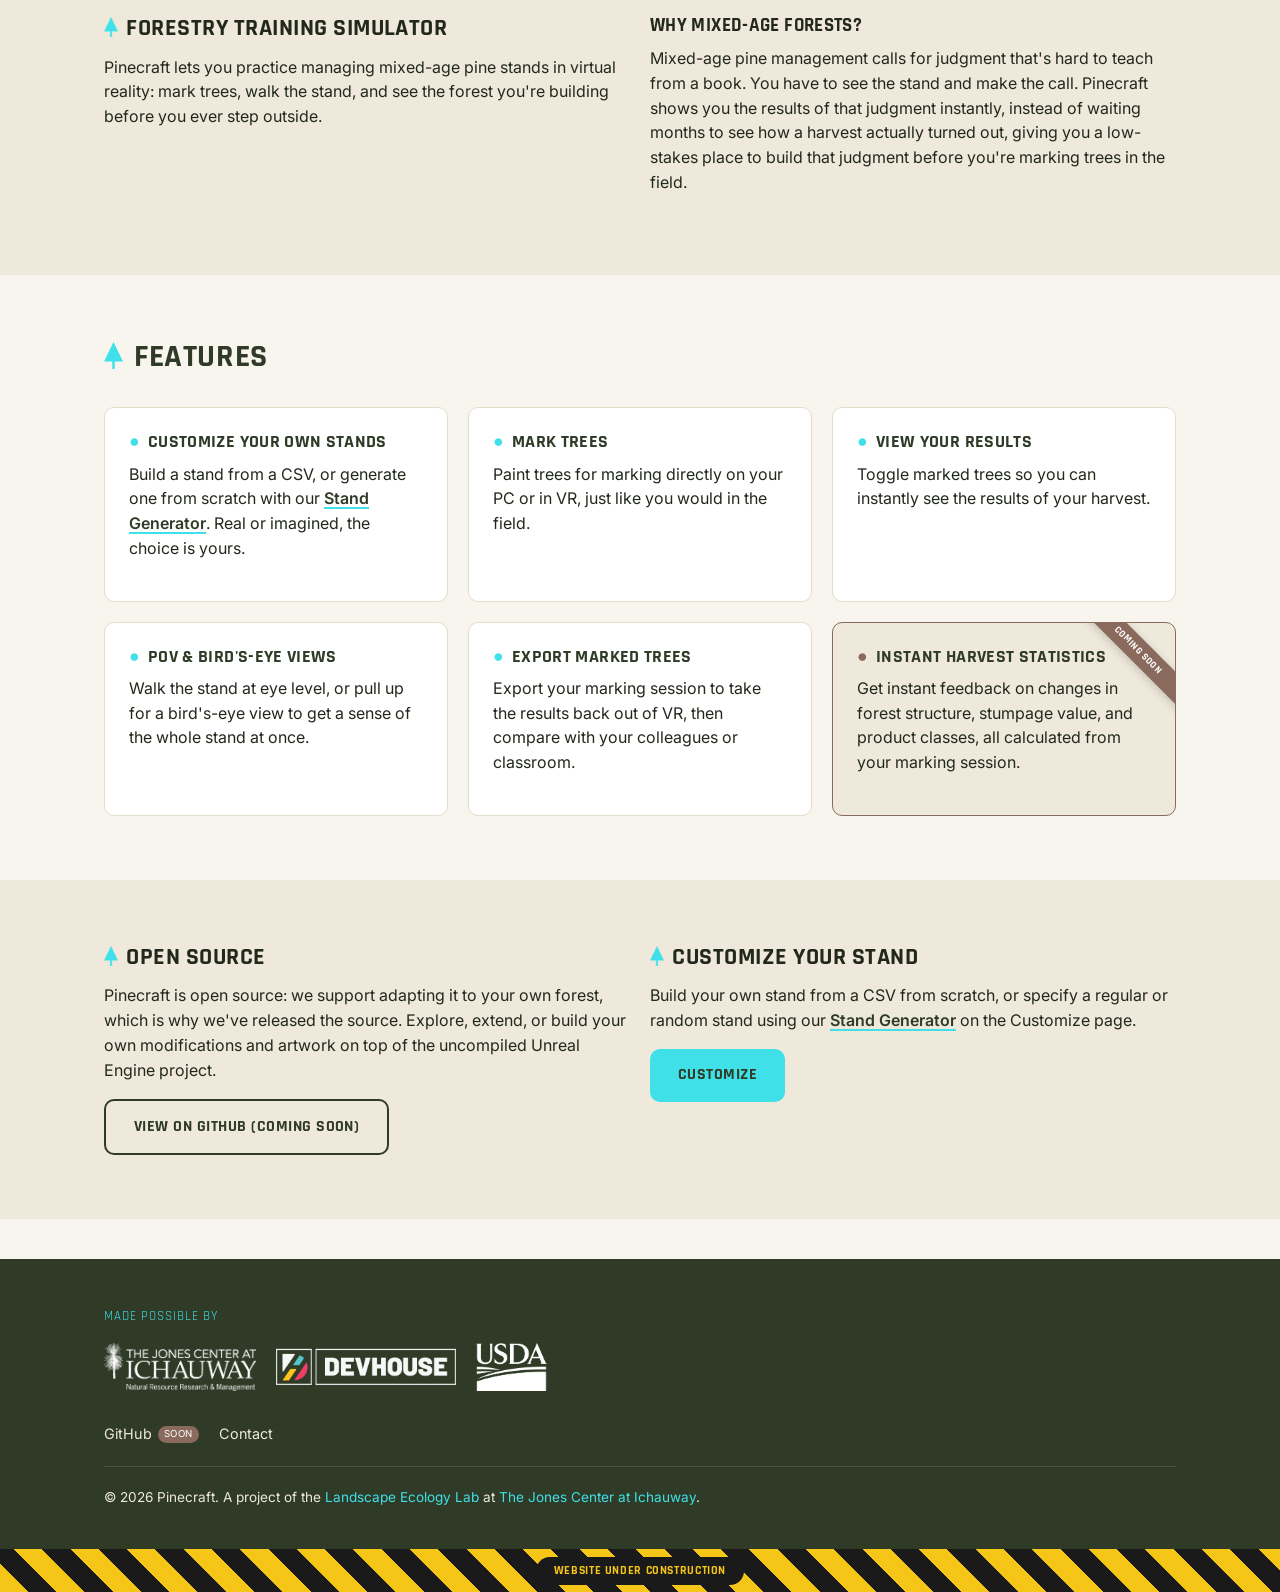
==== commit 9da89340: "under contrstuction update" ====
--- a/index.html
+++ b/index.html
@@ -13,7 +13,8 @@
 <meta charset="utf-8">
 <meta name="viewport" content="width=device-width, initial-scale=1">
 <title>Pinecraft</title>
-<meta name="description" content="Pinecraft is a virtual reality training simulator for pine stand marking, inventory, and mixed-age forestry.">
+<meta name="description" content="Pinecraft is an open source virtual reality training simulator for pine stand marking, inventory, and mixed-age forestry.">
+<meta name="robots" content="noindex, nofollow">
 <link rel="icon" href="assets/img/favicon.png">
 <link rel="preconnect" href="https://fonts.googleapis.com">
 <link rel="preconnect" href="https://fonts.gstatic.com" crossorigin>
@@ -42,7 +43,7 @@
     <div class="hero__inner">
       <h1>Pinecraft</h1>
       <p class="lede">
-        Pinecraft is a forestry training simulator for uneven-aged pine management. Mark
+        Pinecraft is an open source forestry training simulator for uneven-aged pine management. Mark
         a realistic longleaf pine stand, see the results of your calls
         instantly, and compare against your own past marks, on your PC or
         in VR. Load a real stand you've measured, or generate one to
@@ -160,10 +161,10 @@
     <div>
       <h2><img class="heading-icon" src="assets/img/logos/pine-mark.png" alt="">Open Source</h2>
       <p>
-        We support adapting Pinecraft to your own forest, which is why we've
-        released the source. Explore, extend, or build your own
-        modifications and artwork on top of the uncompiled Unreal Engine
-        project.
+        Pinecraft is open source: we support adapting it to your own
+        forest, which is why we've released the source. Explore, extend,
+        or build your own modifications and artwork on top of the
+        uncompiled Unreal Engine project.
       </p>
       <!-- TODO: link straight to the Unreal project's GitHub repo once it's
            pushed. No local page for this; the repo's README is the docs. -->
@@ -173,8 +174,8 @@
       <h2><img class="heading-icon" src="assets/img/logos/pine-mark.png" alt="">Customize Your Stand</h2>
       <p>
         Build your own stand from a CSV from scratch, or specify a regular
-        or random stand using our <a class="text-link" href="customize.html#stand-generator">Stand Generator</a>.
-        Coming soon on the Customize page.
+        or random stand using our <a class="text-link" href="customize.html#stand-generator">Stand Generator</a>
+        on the Customize page.
       </p>
       <a class="btn btn--cyan" href="customize.html">Customize</a>
     </div>
--- a/assets/css/main.css
+++ b/assets/css/main.css
@@ -959,3 +959,28 @@
   font-size: 0.85rem;
 }
 .footer-bottom a { color: var(--accent-cyan); text-decoration: none; }
+
+/* ==========================================================================
+   Under-construction banner
+   ========================================================================== */
+.construction-banner {
+  background: repeating-linear-gradient(
+    45deg,
+    #f5c518, #f5c518 20px,
+    #1a1a1a 20px, #1a1a1a 40px
+  );
+  padding: 7px 0;
+  text-align: center;
+}
+.construction-banner__label {
+  display: inline-block;
+  background: #1a1a1a;
+  color: #f5c518;
+  font-family: var(--font-display);
+  font-weight: 700;
+  text-transform: uppercase;
+  letter-spacing: 0.05em;
+  font-size: 0.78rem;
+  padding: 4px 18px;
+  border-radius: 999px;
+}
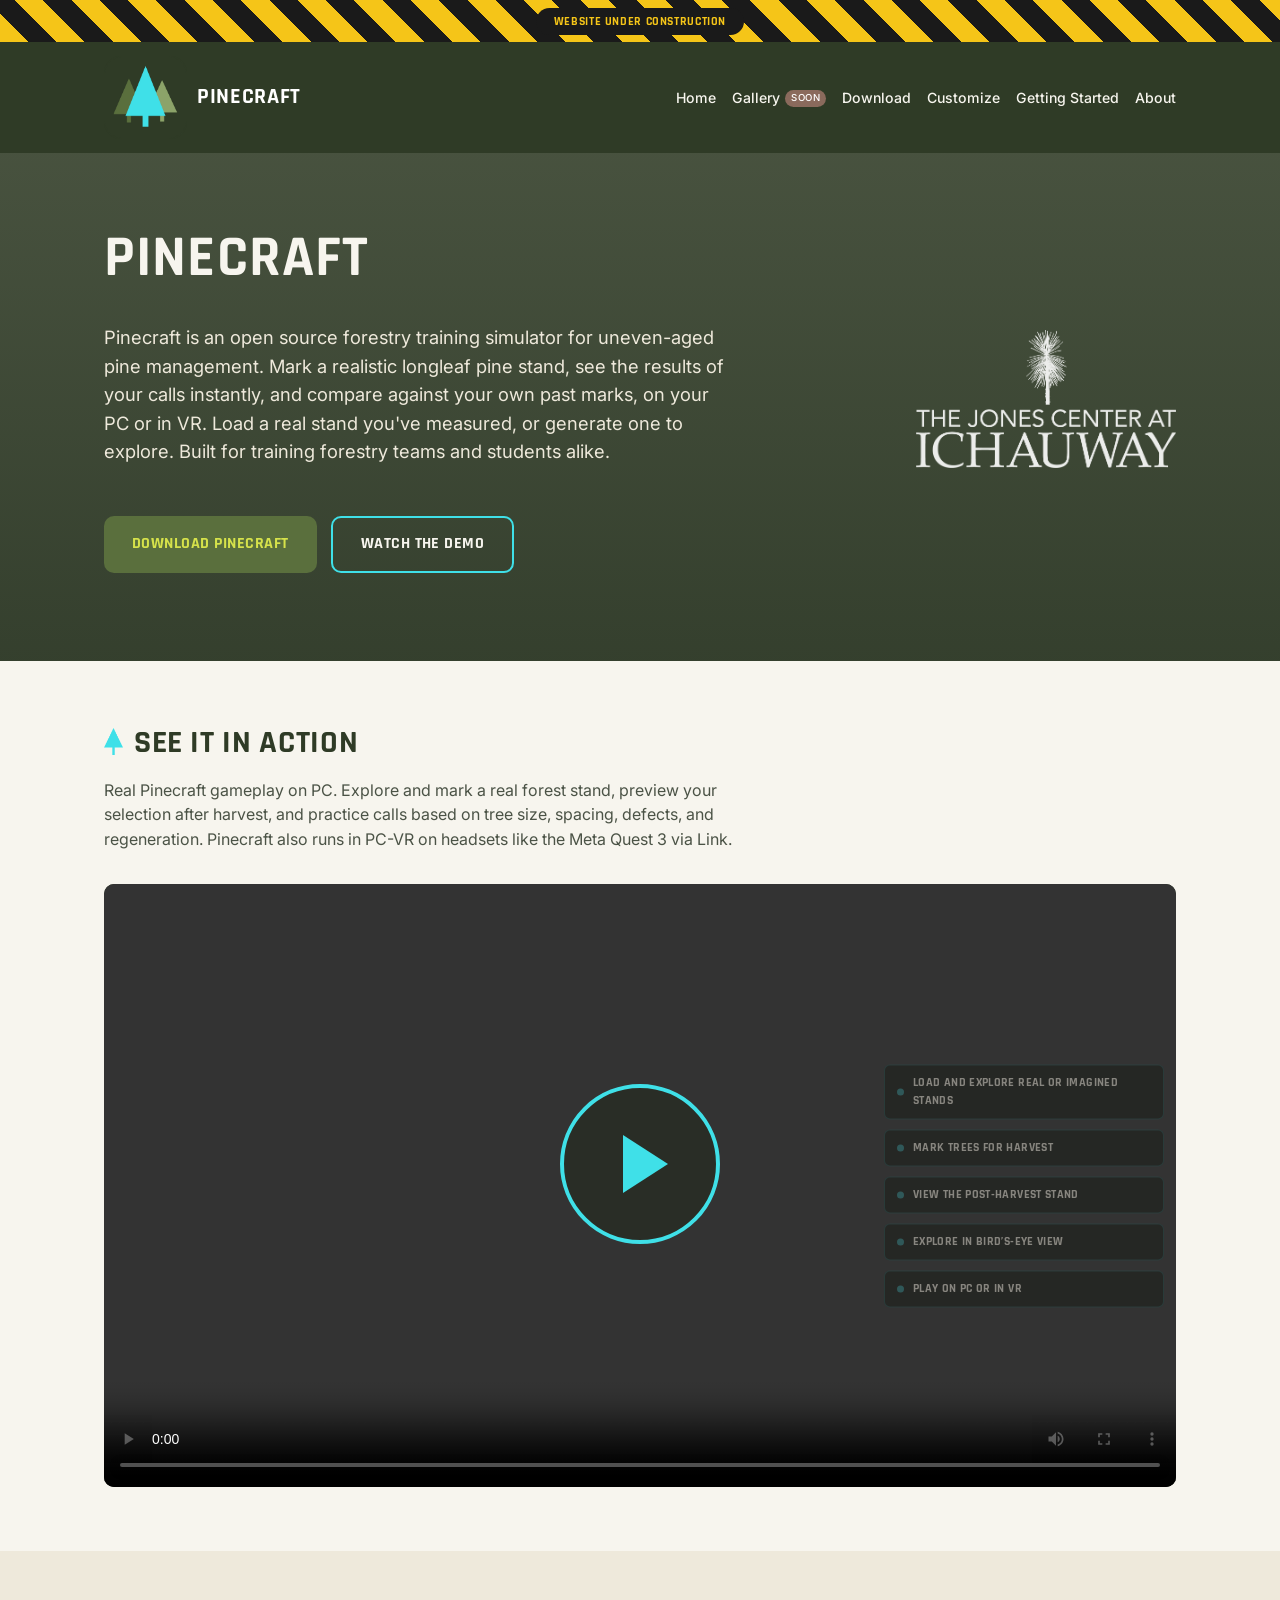
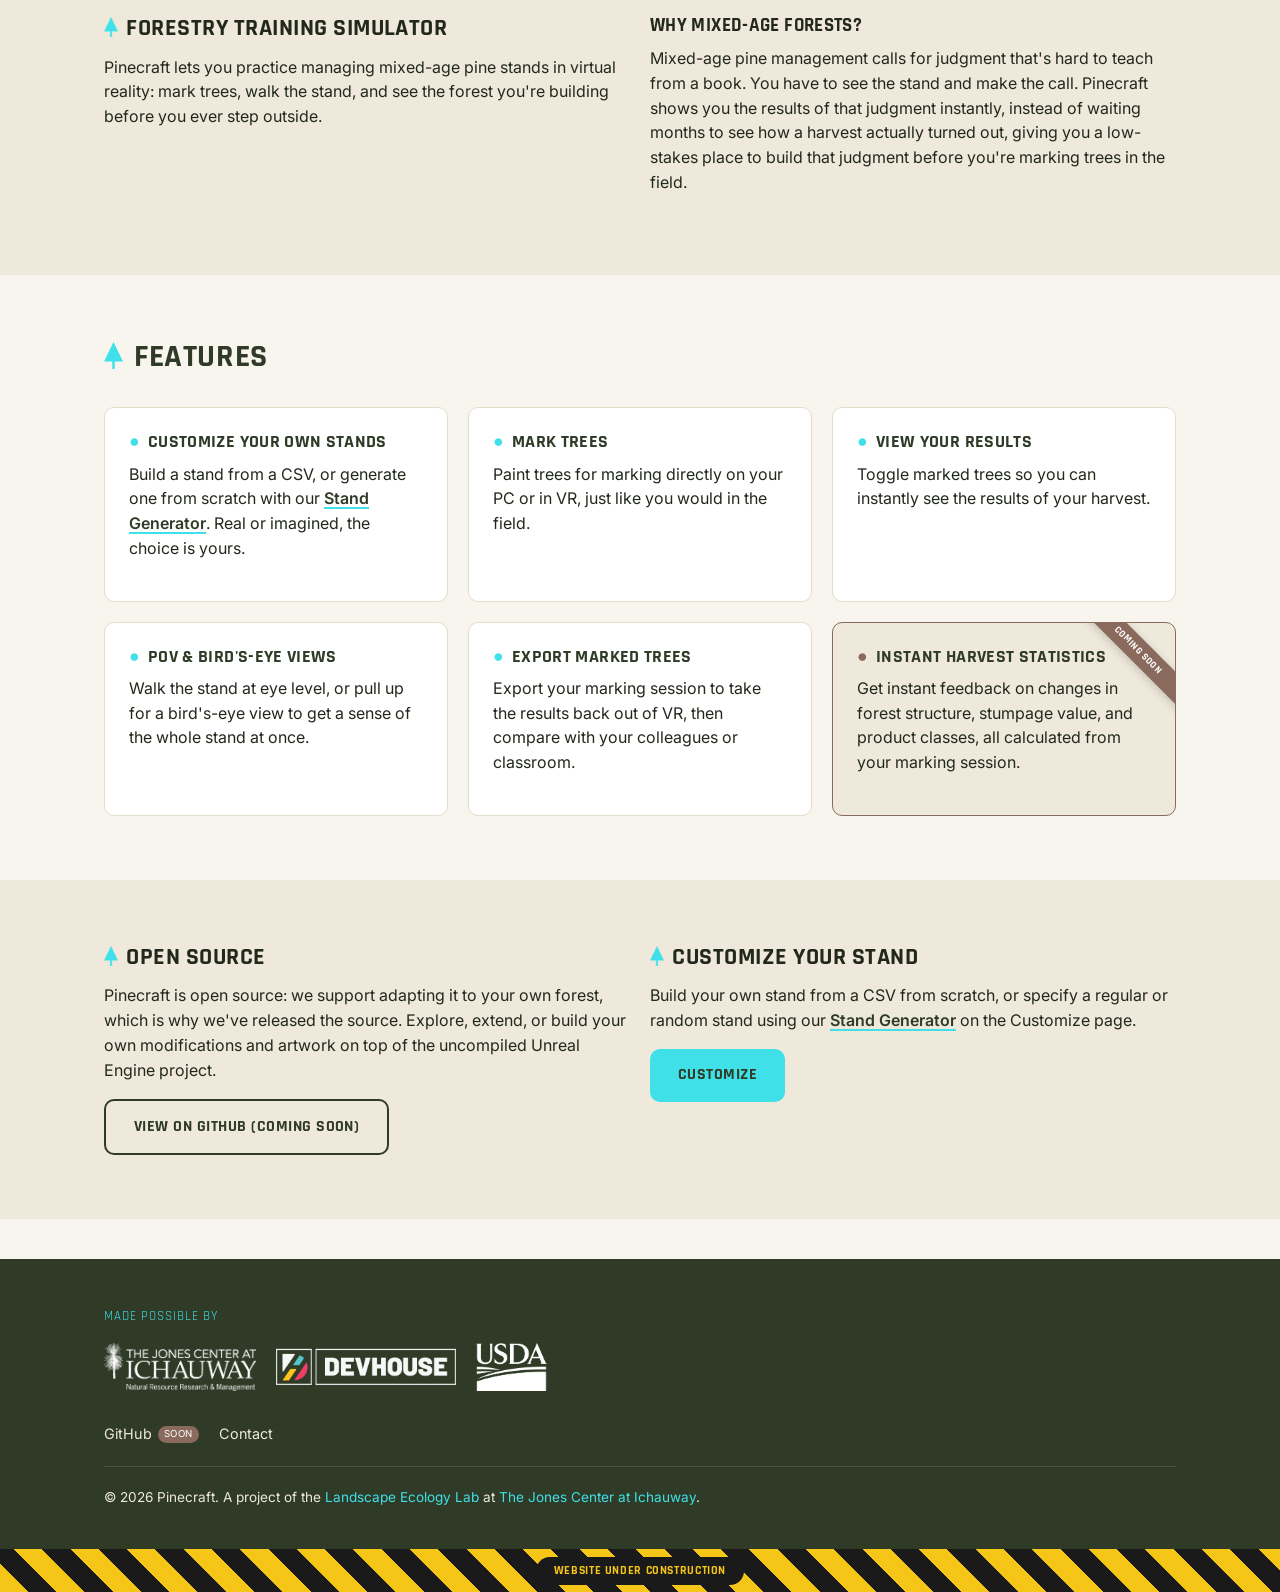
==== commit b0ad1d4b: "added tooltips to video and updated some text padding issues" ====
--- a/index.html
+++ b/index.html
@@ -73,13 +73,22 @@
       </p>
     </div>
 
-    <div class="video-frame">
-      <video controls controlsList="nodownload" playsinline preload="metadata">
-        <source src="https://github.com/jbcannon/pinecraftvr.org/releases/download/media.01/pinecraftvr-demo_compressed.mp4" type="video/mp4">
-      </video>
-      <div class="video-click-overlay">
-        <span class="video-play-icon" aria-hidden="true"></span>
-      </div>
+    <div class="video-frame" data-captions='[
+      {"start":0,"end":7,"text":"Load and explore real or imagined stands"},
+      {"start":7,"end":17,"text":"Mark trees for harvest"},
+      {"start":17,"end":22,"text":"View the post-harvest stand"},
+      {"start":22,"end":26,"text":"Explore in bird&#8217;s-eye view"},
+      {"start":26,"end":34,"text":"Play on PC or in VR"}
+    ]'>
+      <div class="video-frame__media">
+        <video controls controlsList="nodownload" playsinline preload="metadata">
+          <source src="https://github.com/jbcannon/pinecraftvr.org/releases/download/media.01/pinecraftvr-demo_compressed.mp4" type="video/mp4">
+        </video>
+        <div class="video-click-overlay">
+          <span class="video-play-icon" aria-hidden="true"></span>
+        </div>
+      </div>
+      <div class="video-caption-list"></div>
     </div>
   </div>
 </section>
--- a/assets/css/main.css
+++ b/assets/css/main.css
@@ -305,7 +305,8 @@
    Sections / cards
    ========================================================================== */
 section.section {
-  padding: 64px 0;
+  padding-top: 64px;
+  padding-bottom: 64px;
 }
 section.section--alt {
   background: var(--cream-dim);
@@ -324,6 +325,9 @@
 
 .video-frame {
   position: relative;
+}
+.video-frame__media {
+  position: relative;
   background: var(--forest-dark);
   border-radius: var(--radius);
   overflow: hidden;
@@ -332,7 +336,7 @@
   align-items: center;
   justify-content: center;
 }
-.video-frame video, .video-frame iframe {
+.video-frame__media video, .video-frame__media iframe {
   width: 100%;
   height: 100%;
   border: none;
@@ -389,6 +393,85 @@
   letter-spacing: 0.05em;
 }
 
+/* HUD-style timed caption list, driven by a video-frame's data-captions
+   JSON and generated/toggled in main.js. All cues sit on the right as a
+   persistent agenda; the active one lights up in cyan, the rest stay
+   dimmed, so viewers can see what's coming next as playback moves on. */
+.video-caption-list {
+  position: absolute;
+  top: 50%;
+  right: 18px;
+  transform: translateY(-50%);
+  z-index: 2;
+  display: flex;
+  flex-direction: column;
+  gap: 10px;
+  max-width: min(280px, calc(100% - 36px));
+  pointer-events: none;
+}
+.video-caption-item {
+  display: flex;
+  align-items: center;
+  gap: 9px;
+  background: rgba(15, 20, 12, 0.78);
+  border: 1px solid rgba(63,224,232,0.22);
+  border-radius: 6px;
+  padding: 8px 14px 8px 12px;
+  opacity: 0.45;
+  transform: translateX(6px);
+  transition: opacity 0.3s ease, transform 0.3s ease, border-color 0.3s ease,
+    box-shadow 0.3s ease, background 0.3s ease;
+}
+.video-caption-item__mark {
+  width: 7px;
+  height: 7px;
+  border-radius: 50%;
+  flex: none;
+  background: var(--accent-cyan);
+  opacity: 0.55;
+  transition: opacity 0.3s ease, box-shadow 0.3s ease;
+}
+.video-caption-item__text {
+  font-family: var(--font-display);
+  font-weight: 700;
+  text-transform: uppercase;
+  letter-spacing: 0.03em;
+  font-size: 0.76rem;
+  color: var(--cream-dim);
+  transition: color 0.3s ease;
+}
+.video-caption-item.is-active {
+  opacity: 1;
+  transform: translateX(0);
+  border-color: var(--accent-cyan);
+  background: rgba(15, 20, 12, 0.92);
+  box-shadow: 0 0 0 1px rgba(63,224,232,0.2), 0 0 20px rgba(63,224,232,0.4);
+}
+.video-caption-item.is-active .video-caption-item__mark {
+  opacity: 1;
+  box-shadow: 0 0 10px rgba(63,224,232,0.95);
+  animation: tag-breathe 2s ease-in-out infinite;
+}
+.video-caption-item.is-active .video-caption-item__text {
+  color: var(--cream);
+}
+/* Below ~760px the overlay list crowds the video, so it drops out of
+   the overlay entirely and flows as a plain stack underneath instead. */
+@media (max-width: 760px) {
+  .video-caption-list {
+    position: static;
+    top: auto;
+    right: auto;
+    transform: none;
+    max-width: none;
+    margin-top: 14px;
+  }
+  .video-caption-item,
+  .video-caption-item.is-active {
+    transform: none;
+  }
+}
+
 .grid {
   display: grid;
   gap: 20px;
@@ -782,7 +865,8 @@
    Coming-soon page layout
    ========================================================================== */
 .page-header {
-  padding: 56px 0 12px;
+  padding-top: 56px;
+  padding-bottom: 12px;
 }
 .page-header h1 { color: var(--forest-dark); }
 .page-header .lede { color: var(--ink-soft); font-size: 1.1rem; }
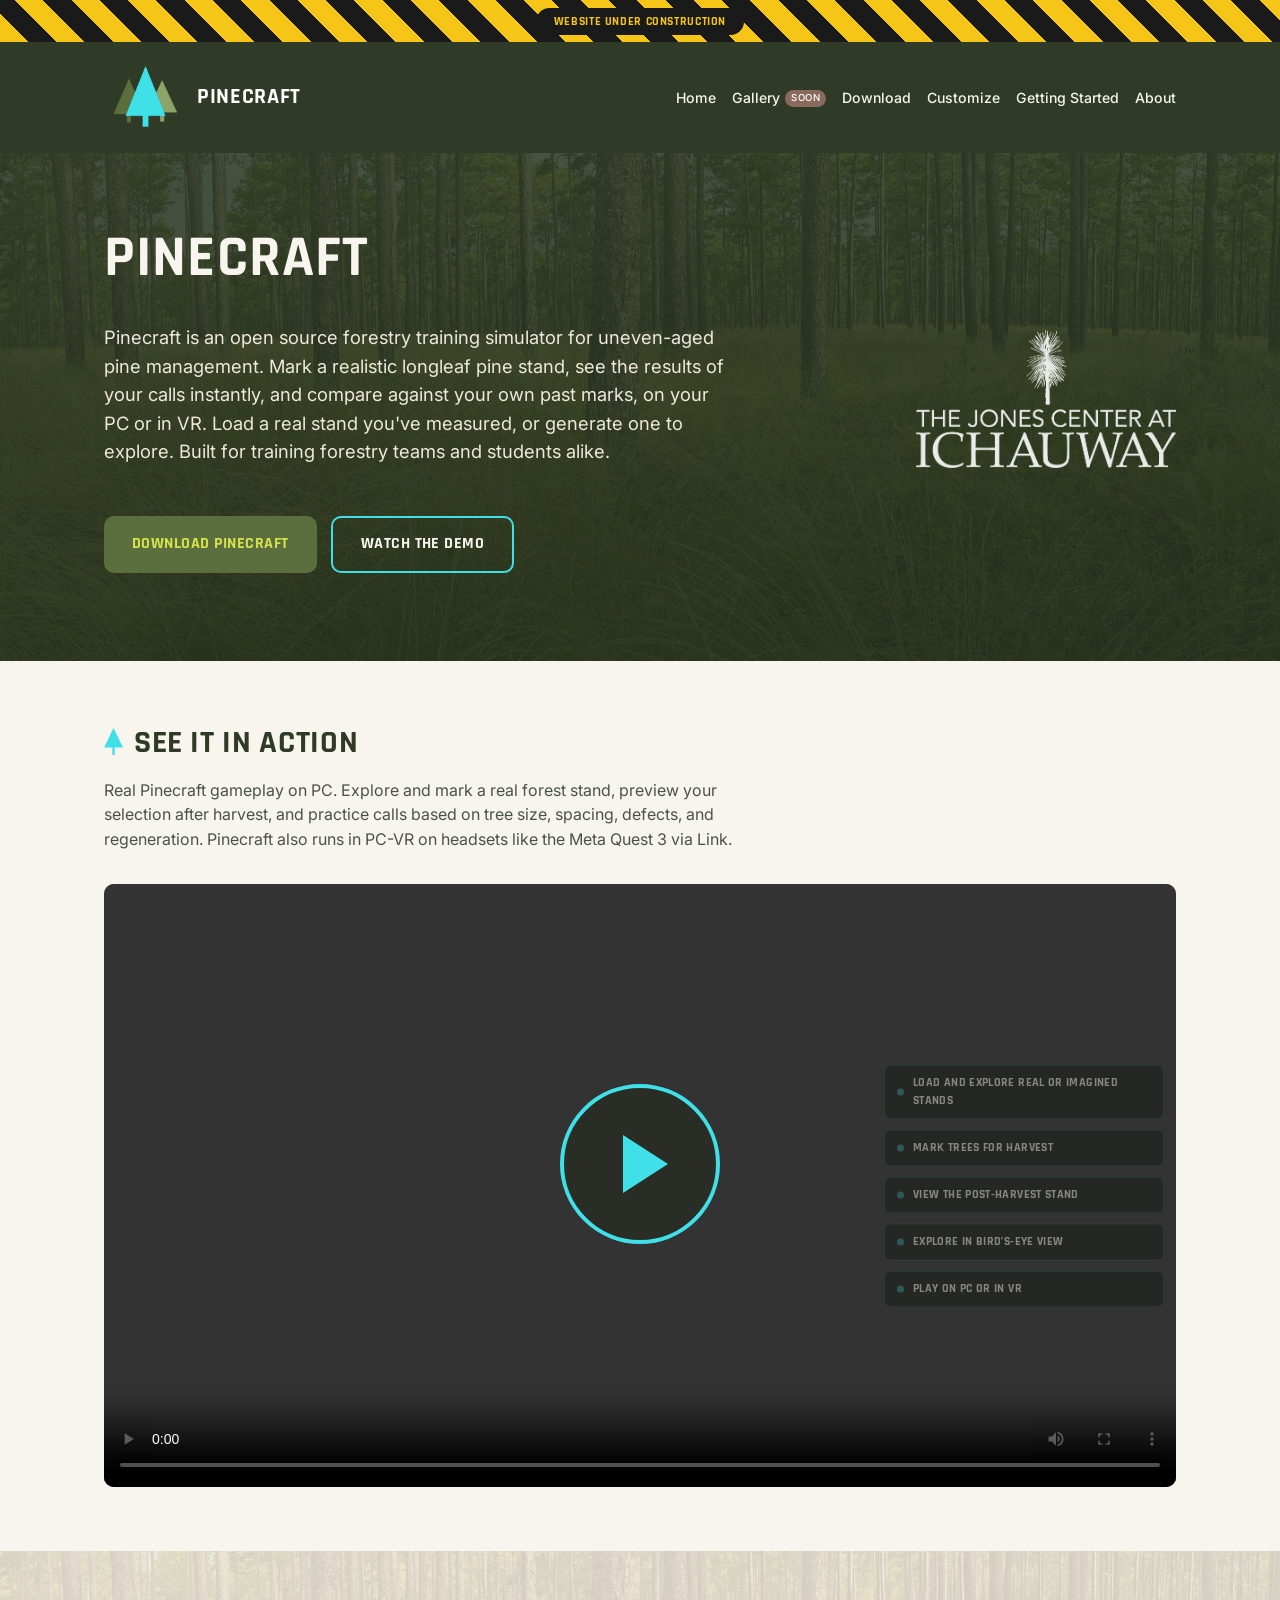
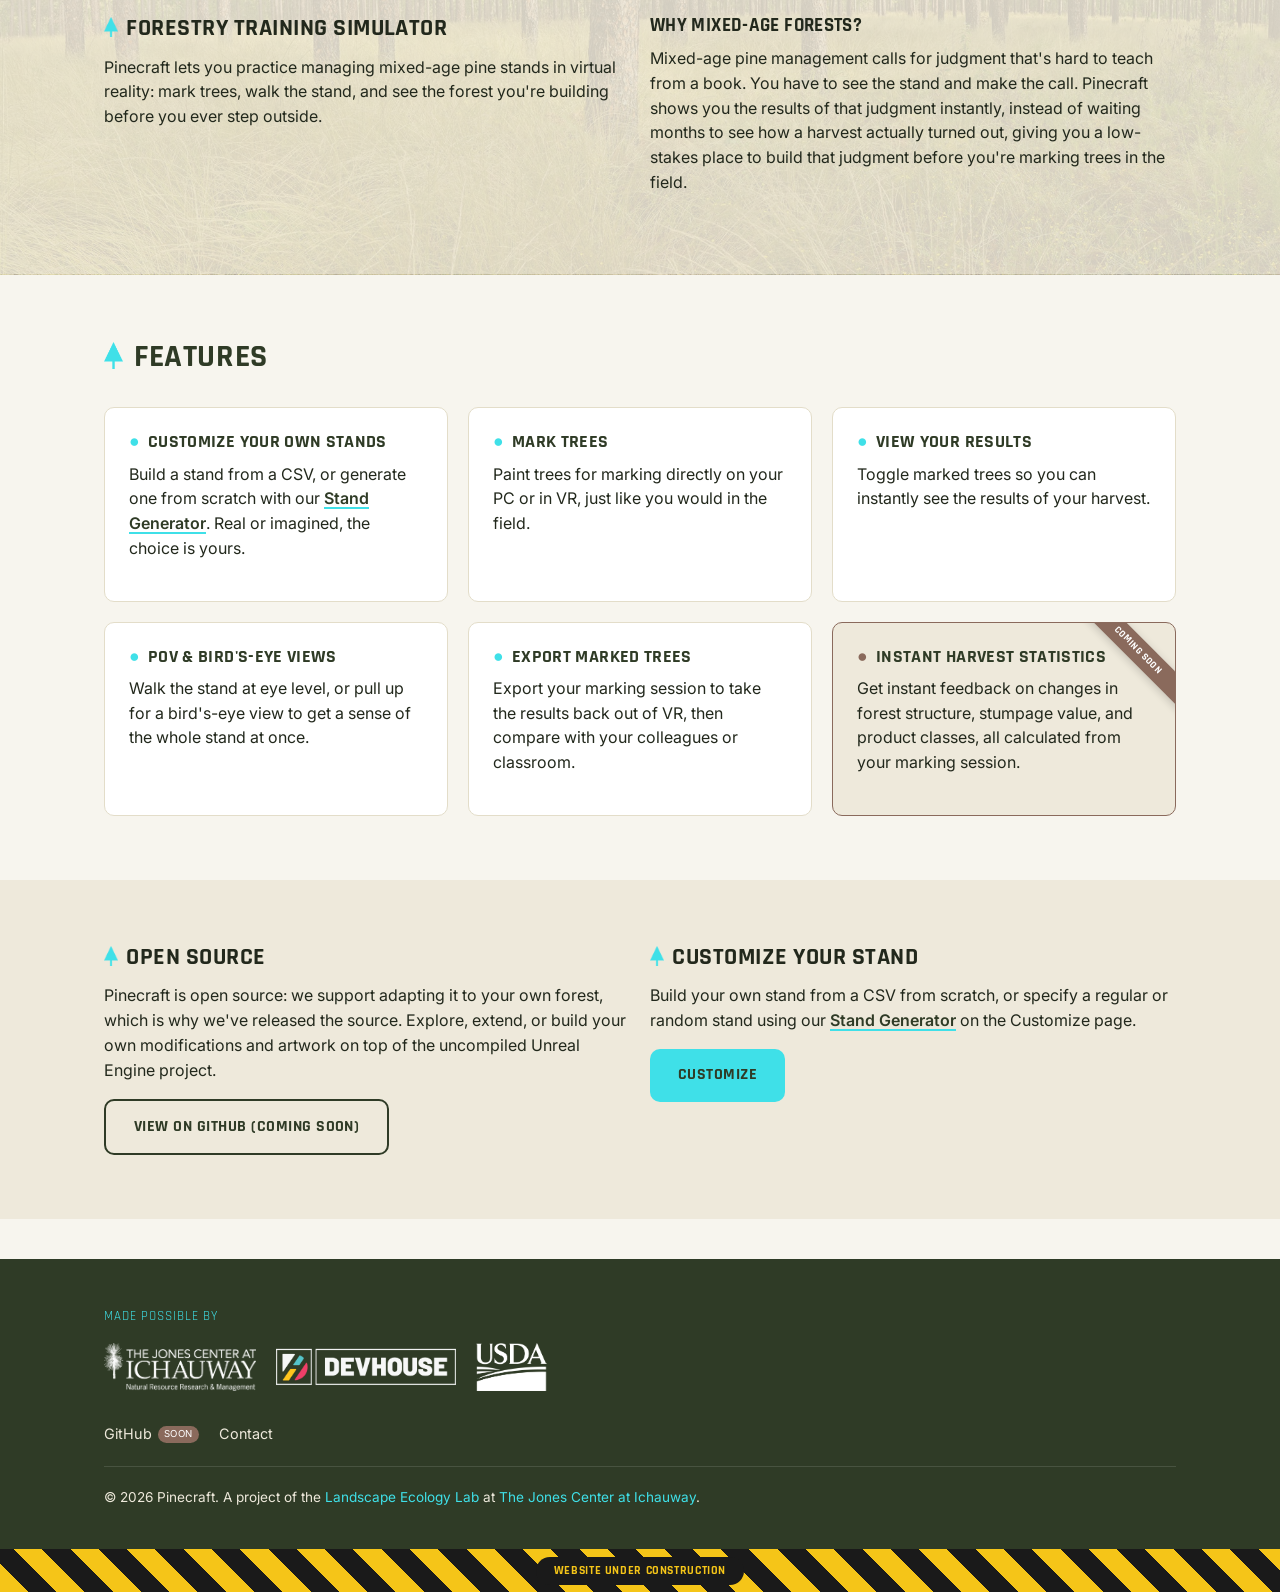
==== commit a2f37316: "minor updates" ====
--- a/index.html
+++ b/index.html
@@ -96,7 +96,7 @@
 <!-- ==========================================================================
      Description / why mixed-age forestry
      ========================================================================== -->
-<section class="section section--alt">
+<section class="section section--alt section--photo-bg">
   <div class="wrap">
     <div class="grid grid--2">
       <div>
--- a/assets/css/main.css
+++ b/assets/css/main.css
@@ -240,6 +240,9 @@
   overflow: hidden;
   color: var(--cream);
   padding: 72px 0 88px;
+  background-image: url('../img/photos/wiregrass-longleaf.jpg');
+  background-size: cover;
+  background-position: center 60%;
 }
 .hero__bg-video {
   position: absolute;
@@ -310,6 +313,15 @@
 }
 section.section--alt {
   background: var(--cream-dim);
+}
+/* Wiregrass photo behind narrative/story sections (not every .section--alt,
+   skipped on data-heavy or photo-grid sections like System Requirements
+   and The Team), tinted with the section's own cream to keep text readable. */
+section.section--photo-bg {
+  background-image: linear-gradient(rgba(238,233,219,0.88), rgba(238,233,219,0.88)),
+    url('../img/photos/wiregrass-longleaf.jpg');
+  background-size: cover;
+  background-position: center 60%;
 }
 .section__heading {
   max-width: 640px;
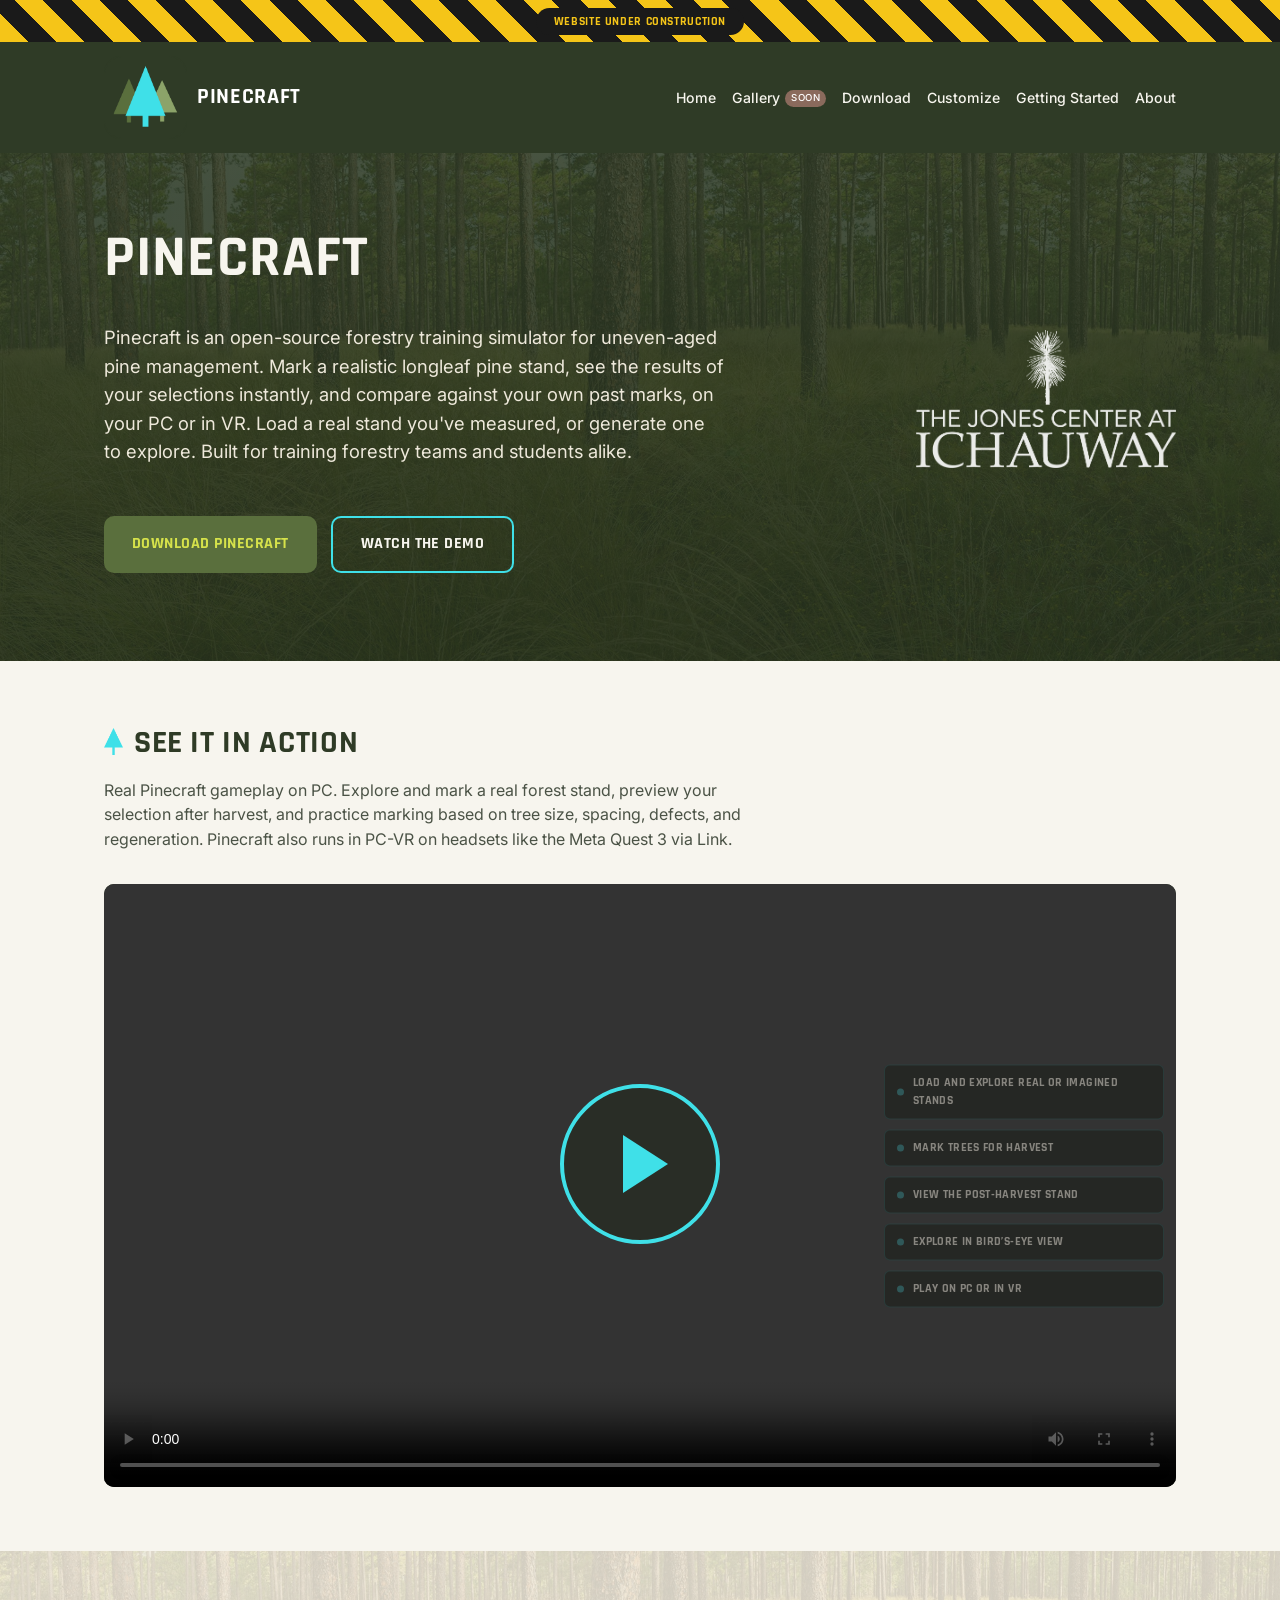
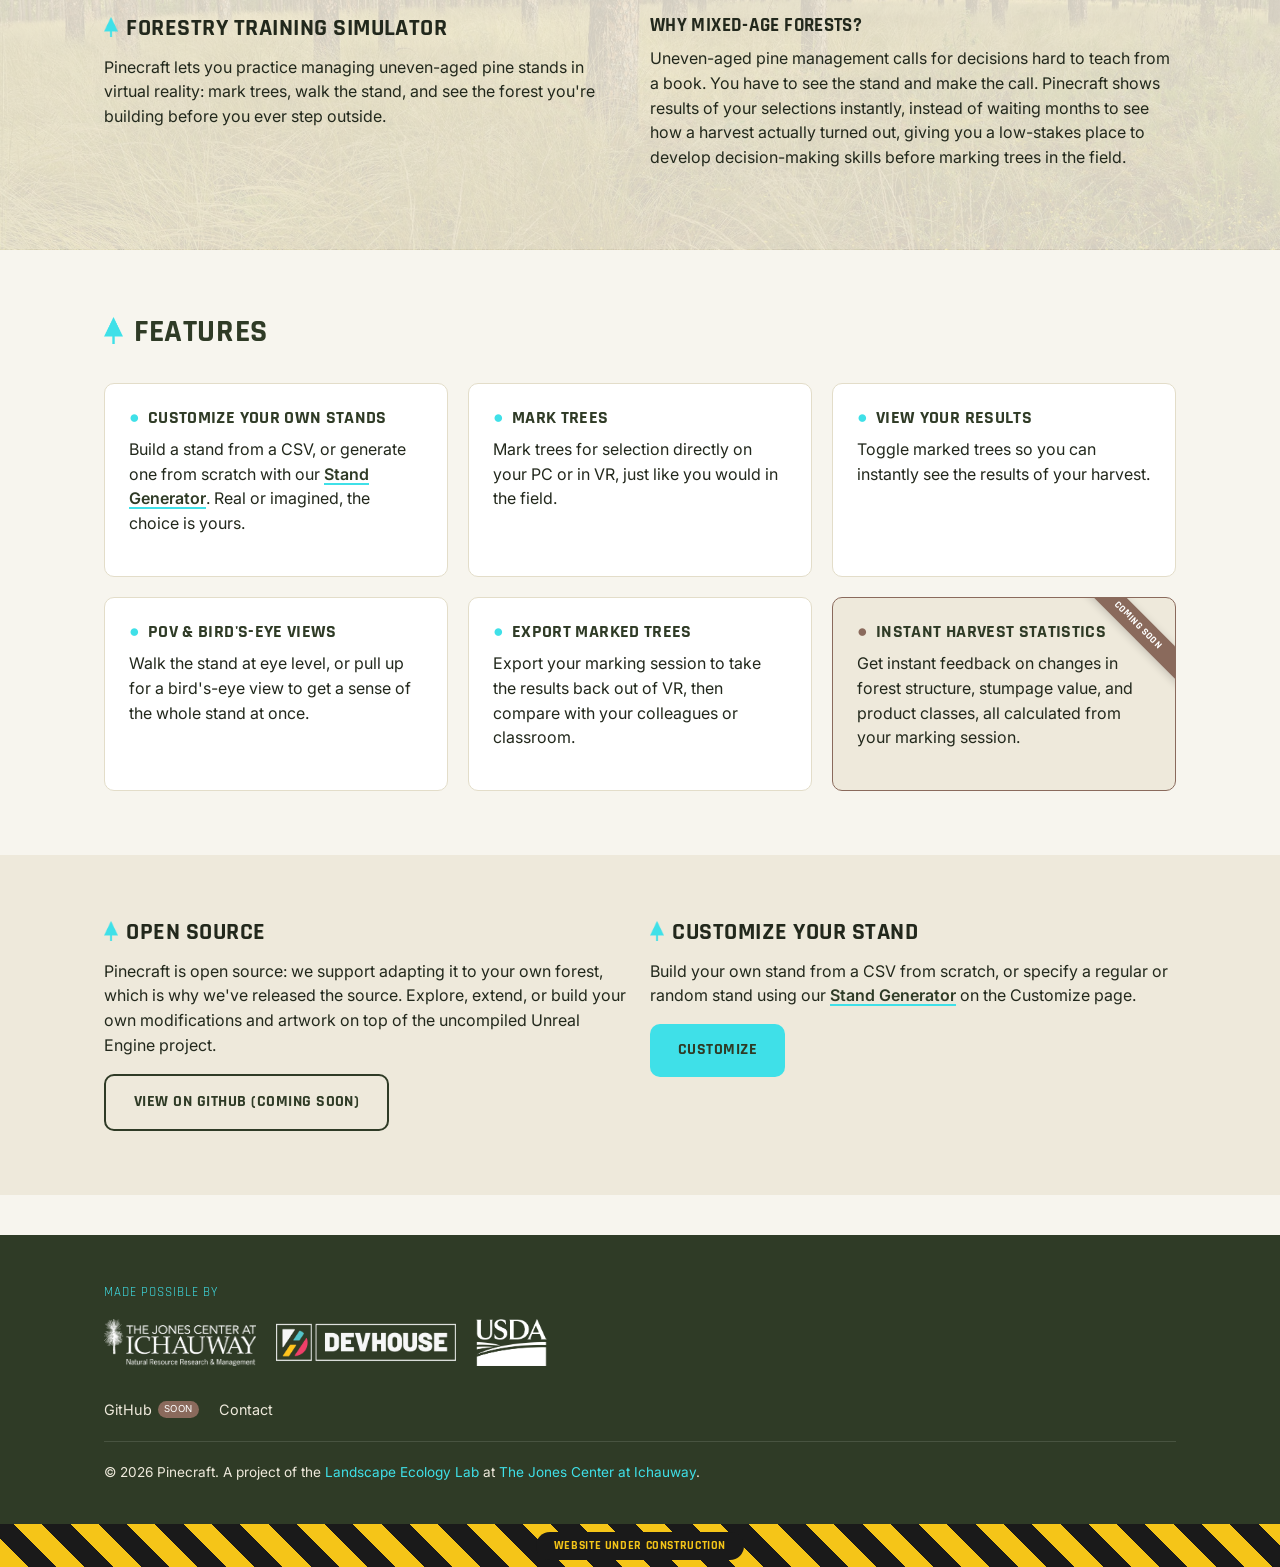
==== commit 697ad335: "btr text edits" ====
--- a/index.html
+++ b/index.html
@@ -43,8 +43,8 @@
     <div class="hero__inner">
       <h1>Pinecraft</h1>
       <p class="lede">
-        Pinecraft is an open source forestry training simulator for uneven-aged pine management. Mark
-        a realistic longleaf pine stand, see the results of your calls
+        Pinecraft is an open-source forestry training simulator for uneven-aged pine management. Mark
+        a realistic longleaf pine stand, see the results of your selections
         instantly, and compare against your own past marks, on your PC or
         in VR. Load a real stand you've measured, or generate one to
         explore. Built for training forestry teams and students alike.
@@ -67,7 +67,7 @@
       <h2><img class="heading-icon" src="assets/img/logos/pine-mark.png" alt="">See It In Action</h2>
       <p>
         Real Pinecraft gameplay on PC. Explore and mark a real forest
-        stand, preview your selection after harvest, and practice calls
+        stand, preview your selection after harvest, and practice marking
         based on tree size, spacing, defects, and regeneration. Pinecraft
         also runs in PC-VR on headsets like the Meta Quest 3 via Link.
       </p>
@@ -102,7 +102,7 @@
       <div>
         <h2><img class="heading-icon" src="assets/img/logos/pine-mark.png" alt="">Forestry Training Simulator</h2>
         <p>
-          Pinecraft lets you practice managing mixed-age pine stands in
+          Pinecraft lets you practice managing uneven-aged pine stands in
           virtual reality: mark trees, walk the stand, and see the forest
           you're building before you ever step outside.
         </p>
@@ -112,12 +112,12 @@
              audience needs more background on mixed-age forestry itself. -->
         <h3>Why Mixed-Age Forests?</h3>
         <p>
-          Mixed-age pine management calls for judgment that's hard to teach
+          Uneven-aged pine management calls for decisions hard to teach
           from a book. You have to see the stand and make the call.
-          Pinecraft shows you the results of that judgment instantly,
+          Pinecraft shows results of your selections instantly,
           instead of waiting months to see how a harvest actually turned
-          out, giving you a low-stakes place to build that judgment before
-          you're marking trees in the field.
+          out, giving you a low-stakes place to develop decision-making skills before
+          marking trees in the field.
         </p>
       </div>
     </div>
@@ -140,7 +140,7 @@
       </div>
       <div class="card">
         <h3><span class="tag-mark">●</span> Mark Trees</h3>
-        <p>Paint trees for marking directly on your PC or in VR, just like you would in the field.</p>
+        <p>Mark trees for selection directly on your PC or in VR, just like you would in the field.</p>
       </div>
       <div class="card">
         <h3><span class="tag-mark">●</span> View Your Results</h3>
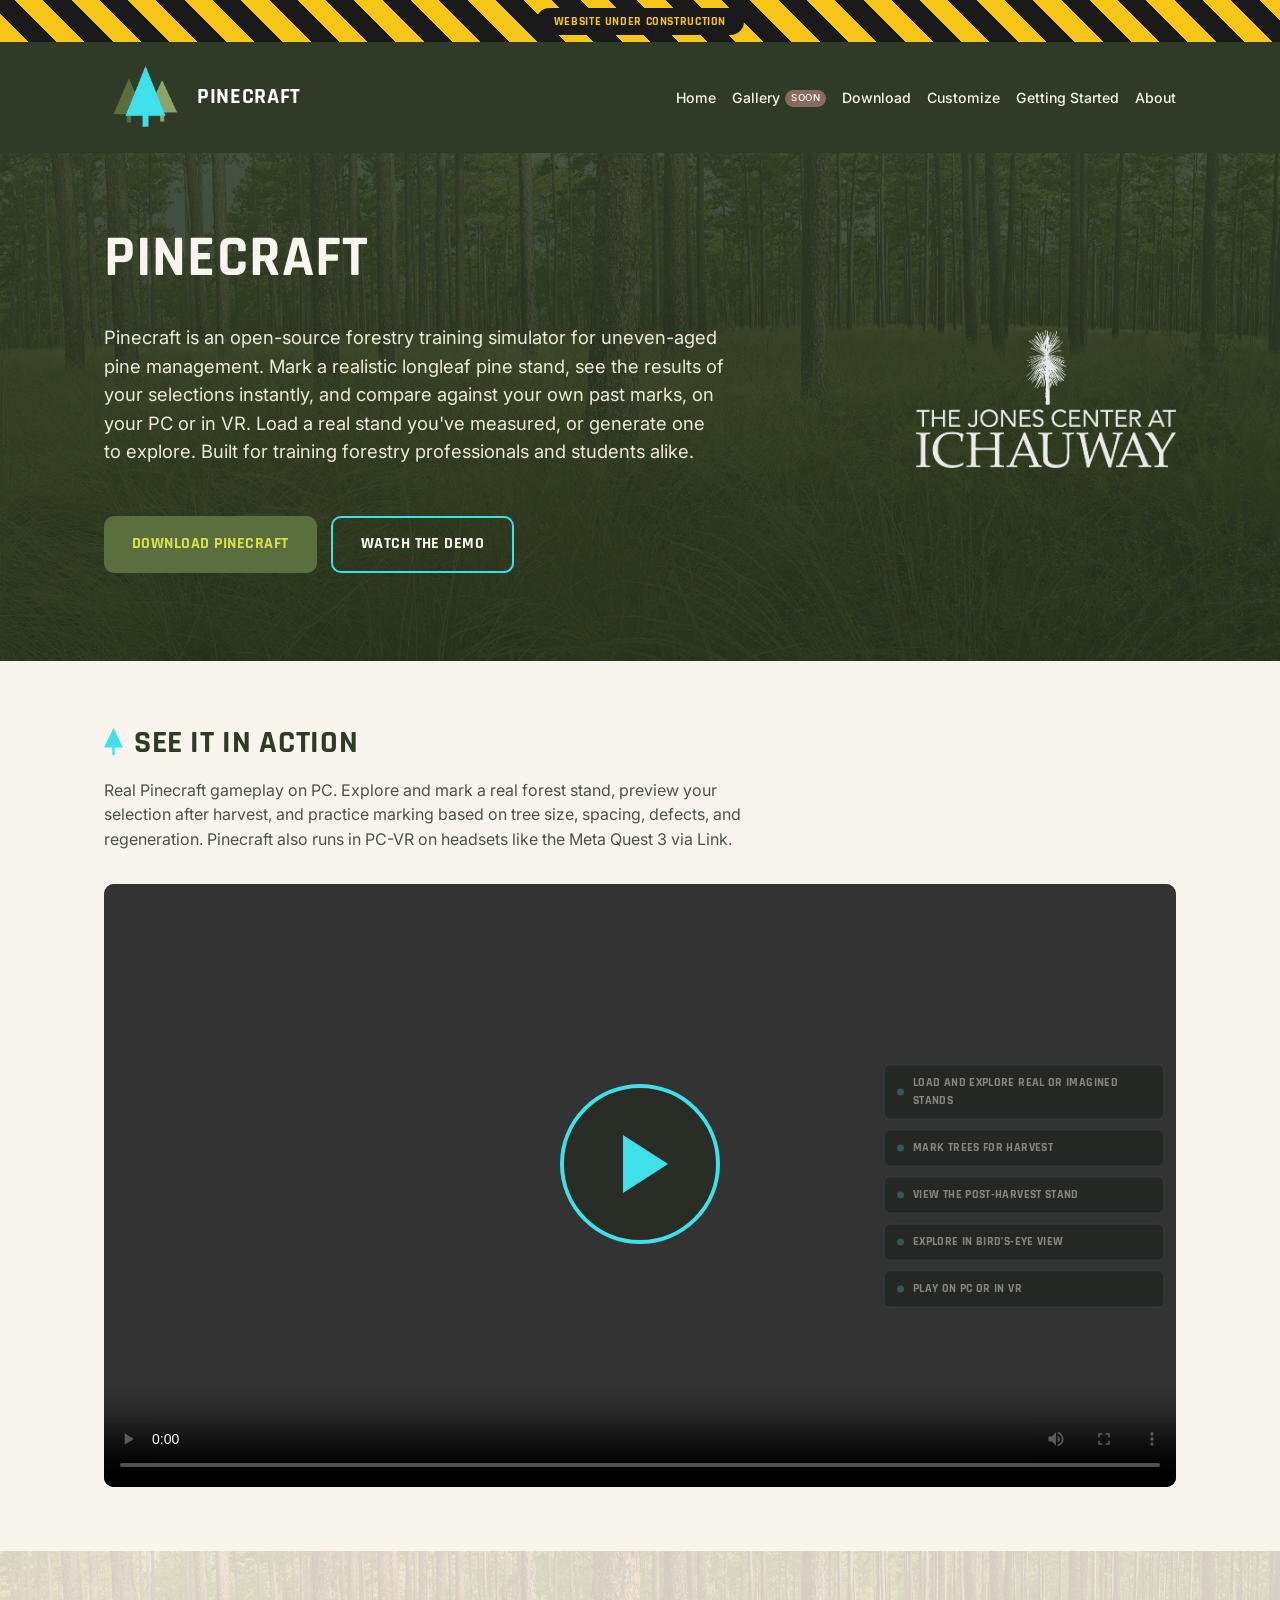
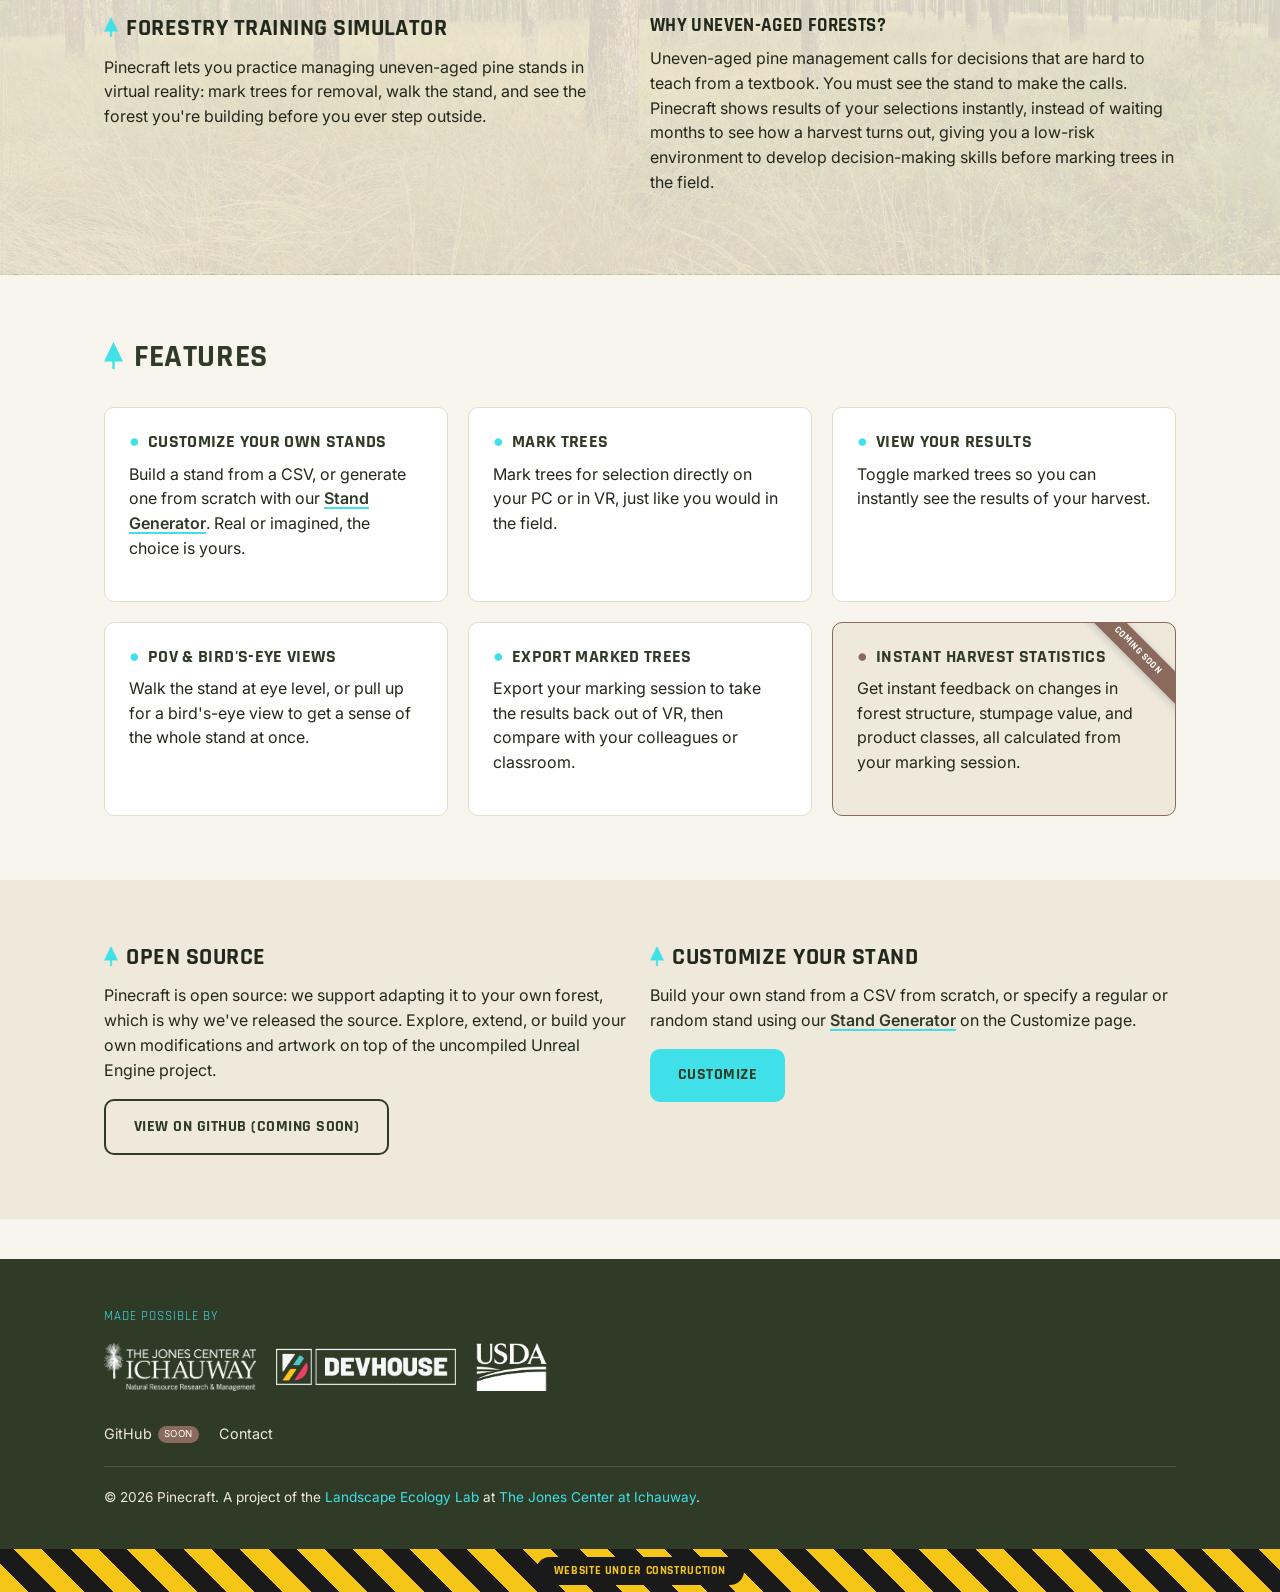
==== commit f993ea83: "rem changes" ====
--- a/index.html
+++ b/index.html
@@ -47,7 +47,7 @@
         a realistic longleaf pine stand, see the results of your selections
         instantly, and compare against your own past marks, on your PC or
         in VR. Load a real stand you've measured, or generate one to
-        explore. Built for training forestry teams and students alike.
+        explore. Built for training forestry professionals and students alike.
       </p>
       <div class="hero__actions">
         <a class="btn btn--primary" href="download.html">Download Pinecraft</a>
@@ -103,20 +103,20 @@
         <h2><img class="heading-icon" src="assets/img/logos/pine-mark.png" alt="">Forestry Training Simulator</h2>
         <p>
           Pinecraft lets you practice managing uneven-aged pine stands in
-          virtual reality: mark trees, walk the stand, and see the forest
+          virtual reality: mark trees for removal, walk the stand, and see the forest
           you're building before you ever step outside.
         </p>
       </div>
       <div>
         <!-- TODO: keep this brief (2-3 sentences) unless you decide the
              audience needs more background on mixed-age forestry itself. -->
-        <h3>Why Mixed-Age Forests?</h3>
+        <h3>Why Uneven-Aged Forests?</h3>
         <p>
-          Uneven-aged pine management calls for decisions hard to teach
-          from a book. You have to see the stand and make the call.
+          Uneven-aged pine management calls for decisions that are hard to teach
+          from a textbook. You must see the stand to make the calls.
           Pinecraft shows results of your selections instantly,
-          instead of waiting months to see how a harvest actually turned
-          out, giving you a low-stakes place to develop decision-making skills before
+          instead of waiting months to see how a harvest turns
+          out, giving you a low-risk environment to develop decision-making skills before
           marking trees in the field.
         </p>
       </div>
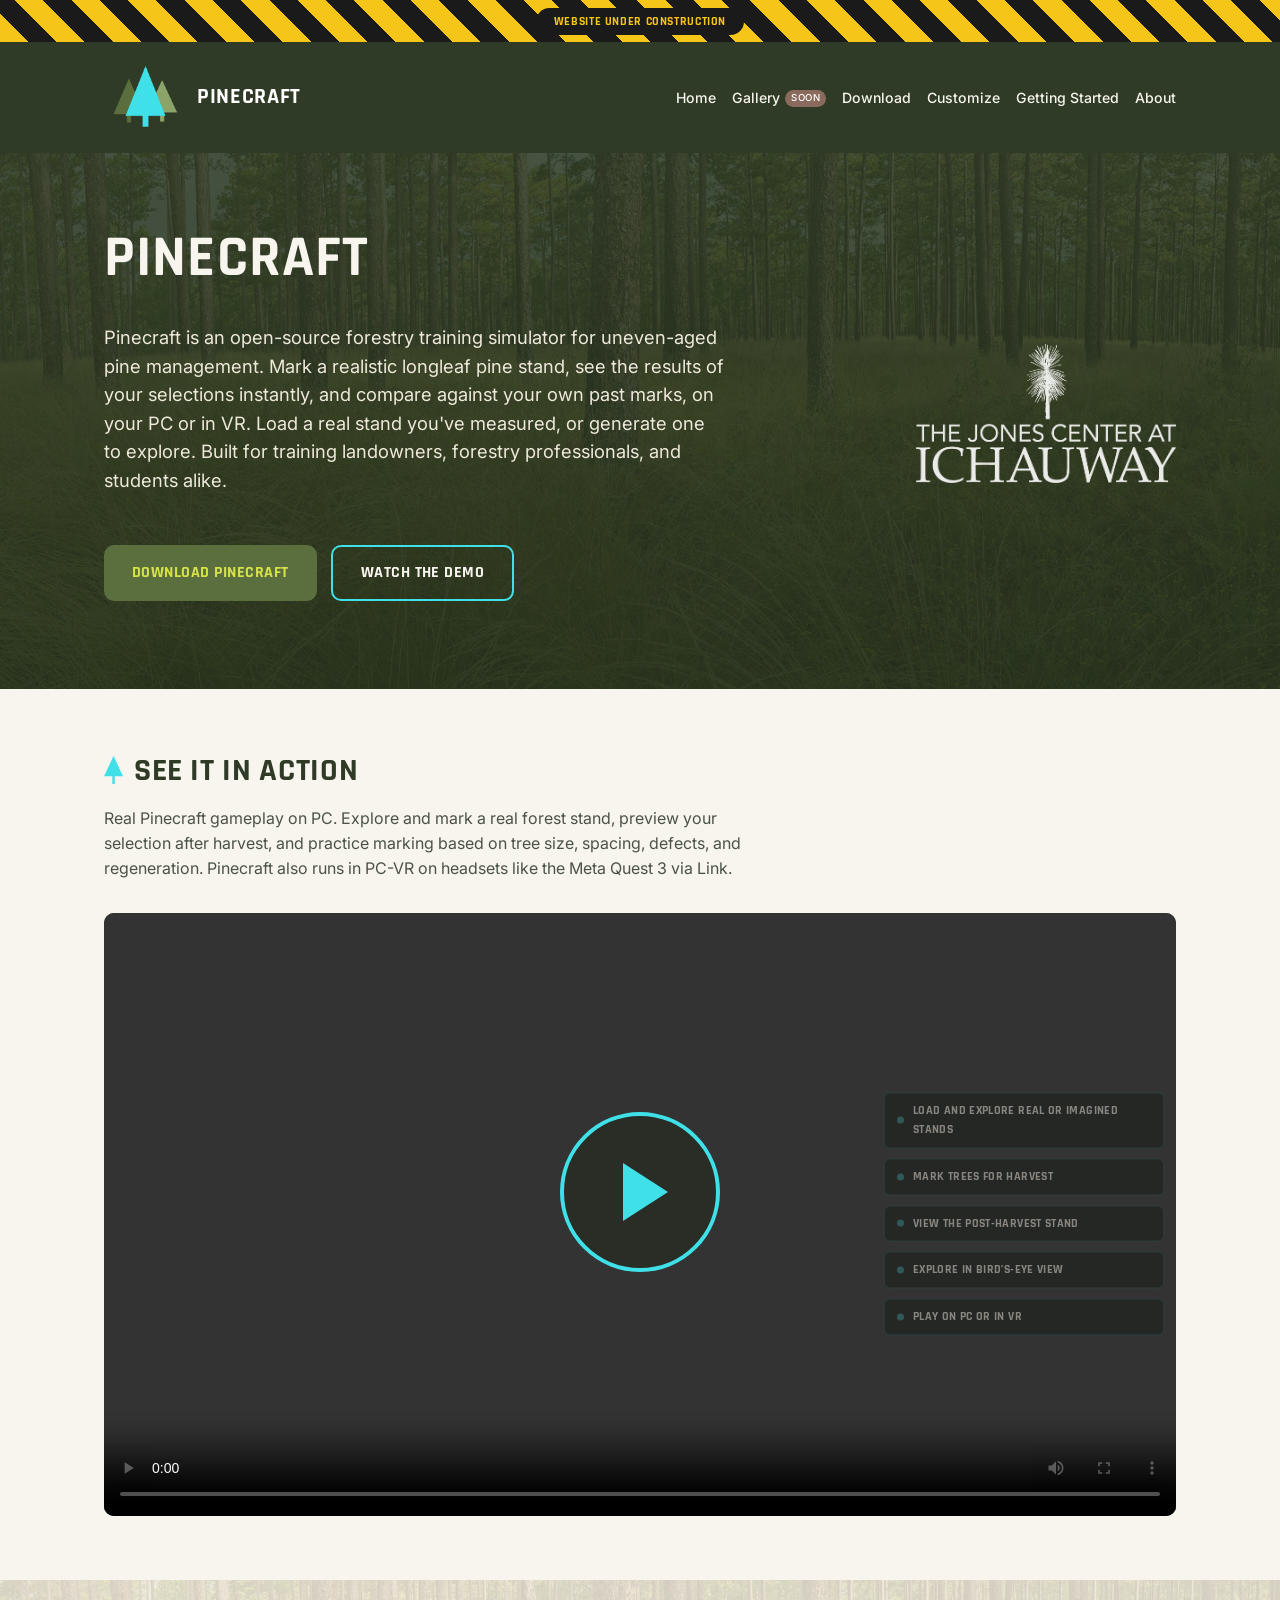
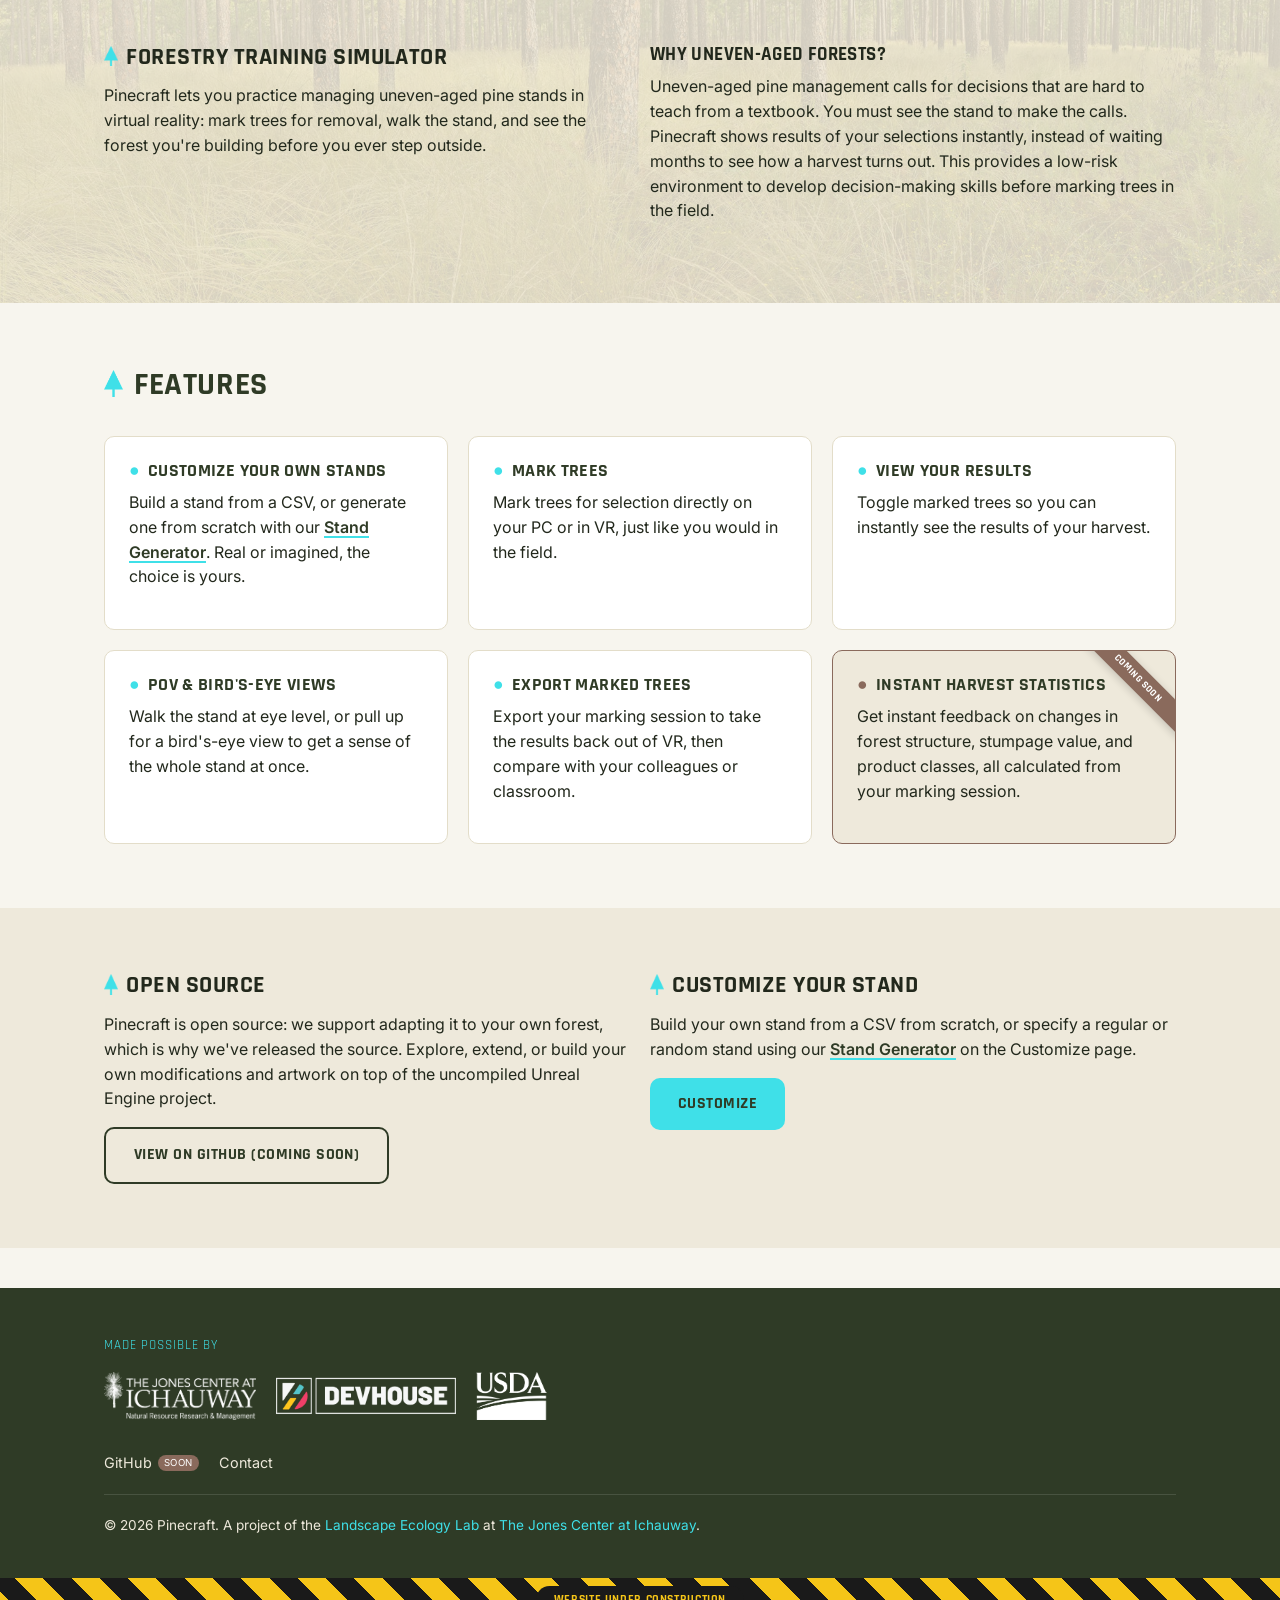
==== commit ee44ee1f: "jkm comments" ====
--- a/index.html
+++ b/index.html
@@ -47,7 +47,7 @@
         a realistic longleaf pine stand, see the results of your selections
         instantly, and compare against your own past marks, on your PC or
         in VR. Load a real stand you've measured, or generate one to
-        explore. Built for training forestry professionals and students alike.
+        explore. Built for training landowners, forestry professionals, and students alike.
       </p>
       <div class="hero__actions">
         <a class="btn btn--primary" href="download.html">Download Pinecraft</a>
@@ -116,7 +116,7 @@
           from a textbook. You must see the stand to make the calls.
           Pinecraft shows results of your selections instantly,
           instead of waiting months to see how a harvest turns
-          out, giving you a low-risk environment to develop decision-making skills before
+          out. This provides a low-risk environment to develop decision-making skills before
           marking trees in the field.
         </p>
       </div>
--- a/assets/css/main.css
+++ b/assets/css/main.css
@@ -606,6 +606,19 @@
   color: var(--ink-soft);
   font-style: italic;
 }
+/* Sub-section heading within a details block (e.g. inside Advanced
+   Settings) — same bold-caps treatment as the details' own <summary>,
+   one notch smaller so the hierarchy (Advanced Settings > sub-section)
+   still reads clearly. */
+.section-label {
+  margin: 0 0 8px;
+  font-family: var(--font-display);
+  font-weight: 700;
+  text-transform: uppercase;
+  font-size: 0.75rem;
+  letter-spacing: 0.04em;
+  color: var(--forest-dark);
+}
 
 /* ==========================================================================
    Stand Generator preview
@@ -847,9 +860,129 @@
   accent-color: var(--accent-cyan);
 }
 .slider-field input[type="number"] {
-  width: 80px;
+  width: 100px;
   flex: none;
 }
+/* Min/mid/max labels directly under a slider, each with a small tick dash
+   above it. Native <input type=range> widgets are drawn by the OS/browser
+   as a single opaque unit, so anything positioned over or under the track
+   itself gets painted over regardless of z-index — putting the ticks here,
+   below the track and attached to the numbers, sidesteps that entirely.
+   Right-margin matches the number input's width + the slider-field gap, so
+   the row lines up under the range track rather than spanning the number
+   field too. */
+.slider-scale {
+  display: flex;
+  justify-content: space-between;
+  margin-top: 2px;
+  margin-right: 112px;
+  padding-top: 6px;
+  padding-left: 2px;
+  padding-right: 2px;
+  font-size: 0.72rem;
+  color: var(--ink-soft);
+}
+.slider-scale span {
+  position: relative;
+}
+.slider-scale span::before {
+  content: '';
+  position: absolute;
+  top: -6px;
+  left: 50%;
+  transform: translateX(-50%);
+  width: 2px;
+  height: 5px;
+  background: rgba(75, 83, 70, 0.45);
+}
+.form-field input:disabled {
+  background: #ece7d6;
+  color: var(--ink-soft);
+  cursor: not-allowed;
+}
+.slider-field input[type="range"]:disabled {
+  accent-color: var(--ink-soft);
+  cursor: not-allowed;
+}
+.derived-tag {
+  text-transform: none;
+  font-weight: 500;
+  letter-spacing: normal;
+  color: var(--forest-mid);
+  margin-left: 4px;
+}
+.derived-tag:not(:empty)::before { content: '\2014\0020'; }
+
+/* The currently-derived Density/QMD/Basal Area field gets a hatched box
+   behind its label + slider, as an obvious "this one's calculated for you"
+   cue. Absolutely positioned so it doesn't add padding to the field itself
+   and never shifts the grid row it sits in. */
+.form-field.is-derived {
+  position: relative;
+  z-index: 0;
+}
+.form-field.is-derived::before {
+  content: '';
+  position: absolute;
+  inset: -10px -12px;
+  z-index: -1;
+  background: repeating-linear-gradient(
+    45deg,
+    #e3ddc9 0, #e3ddc9 6px,
+    #f3f0e4 6px, #f3f0e4 12px
+  );
+  border: 1px solid #d8d0b8;
+  border-radius: var(--radius);
+}
+
+/* Segmented toggle-button group: real radio inputs, visually hidden, with
+   the following <label> styled as a pressed/unpressed button. Keeps native
+   radio semantics (keyboard nav, screen readers) with a button/switch look. */
+.toggle-group {
+  display: inline-flex;
+  border: 1px solid #e3ddc9;
+  border-radius: var(--radius);
+  overflow: hidden;
+}
+.toggle-group input[type="radio"] {
+  position: absolute;
+  width: 1px;
+  height: 1px;
+  opacity: 0;
+  pointer-events: none;
+}
+.toggle-group label {
+  display: flex;
+  align-items: center;
+  justify-content: center;
+  gap: 6px;
+  margin: 0;
+  padding: 0 18px;
+  height: 40px;
+  min-width: 140px;
+  box-sizing: border-box;
+  line-height: 1;
+  cursor: pointer;
+  font-family: var(--font-display);
+  font-weight: 700;
+  text-transform: uppercase;
+  font-size: 0.8rem;
+  letter-spacing: 0.04em;
+  color: var(--ink-soft);
+  background: var(--white);
+  transition: background 0.15s, color 0.15s;
+  user-select: none;
+}
+.toggle-group label:not(:last-of-type) { border-right: 1px solid #e3ddc9; }
+.toggle-group input[type="radio"]:checked + label {
+  background: var(--forest-mid);
+  color: var(--white);
+}
+.toggle-group input[type="radio"]:focus-visible + label {
+  outline: 2px solid var(--accent-cyan);
+  outline-offset: -2px;
+}
+.pattern-icon { flex: none; }
 .checkbox-field {
   display: flex;
   flex-wrap: wrap;
